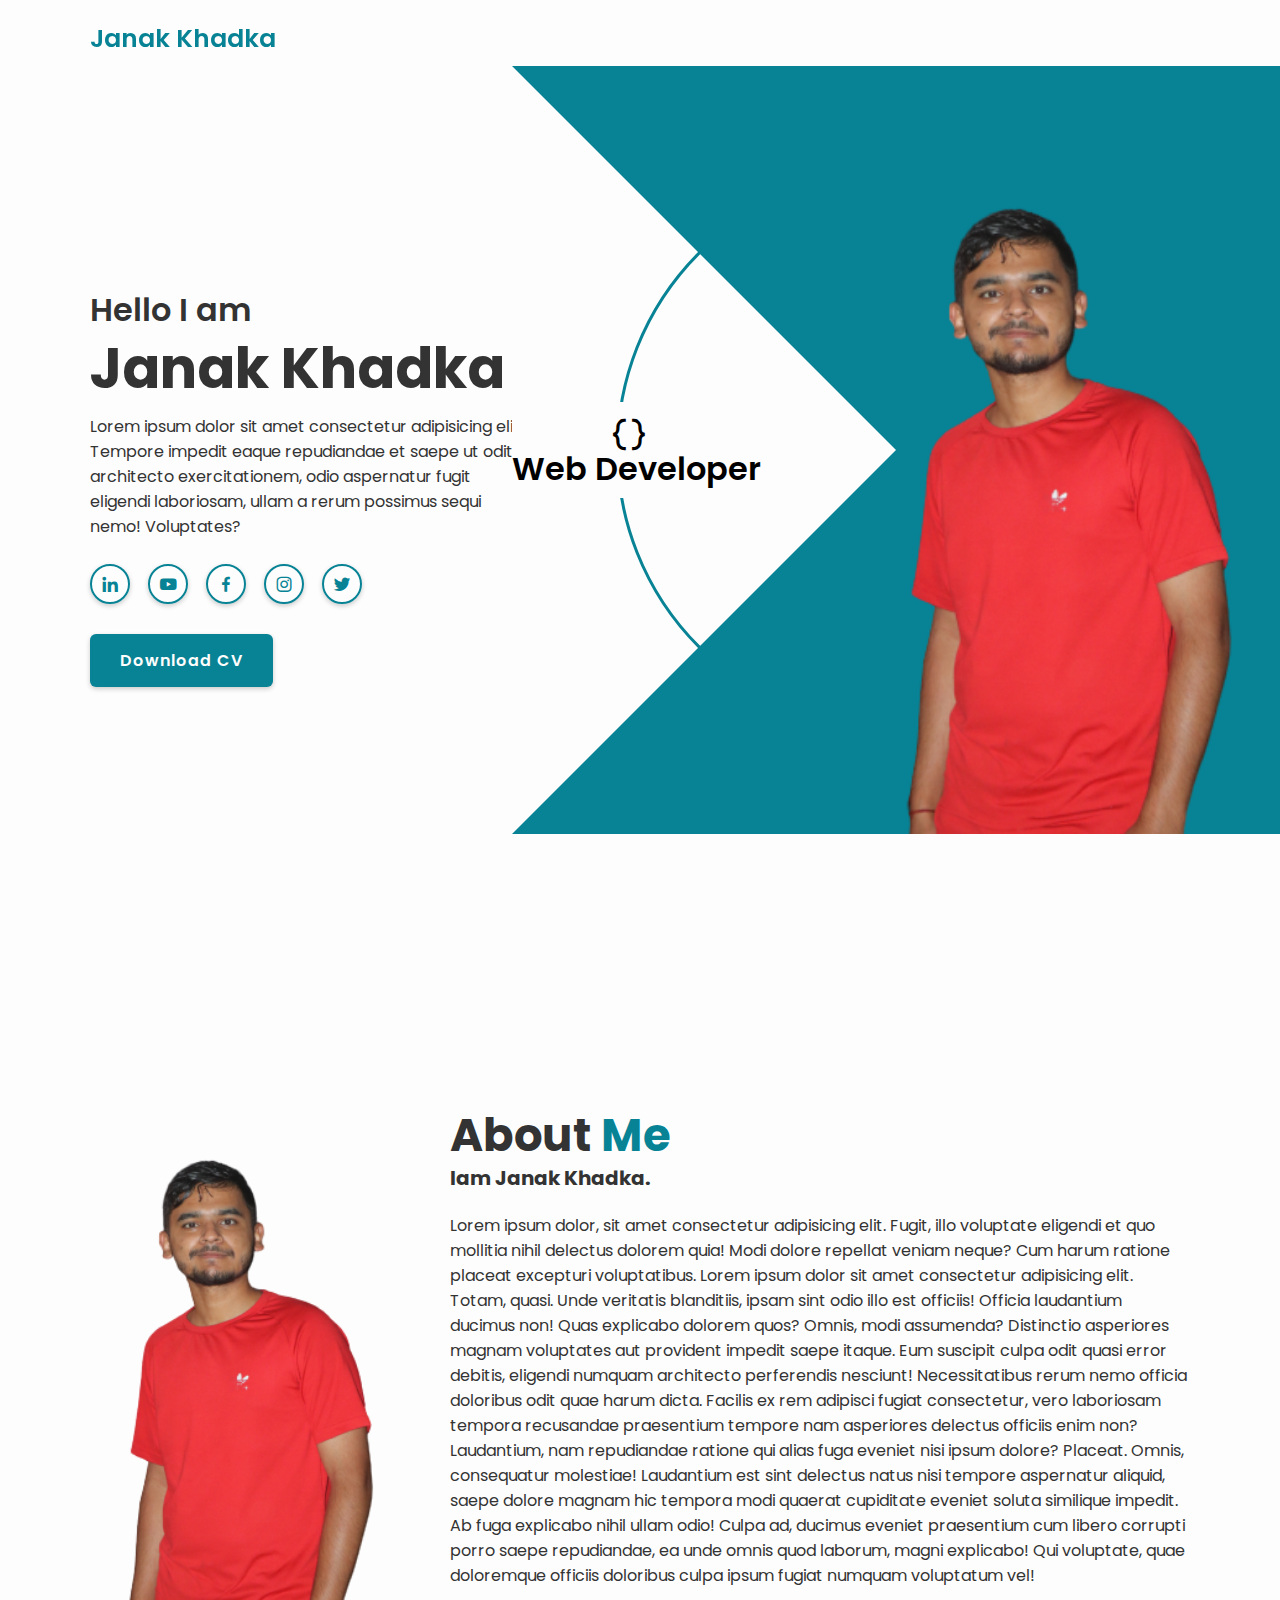
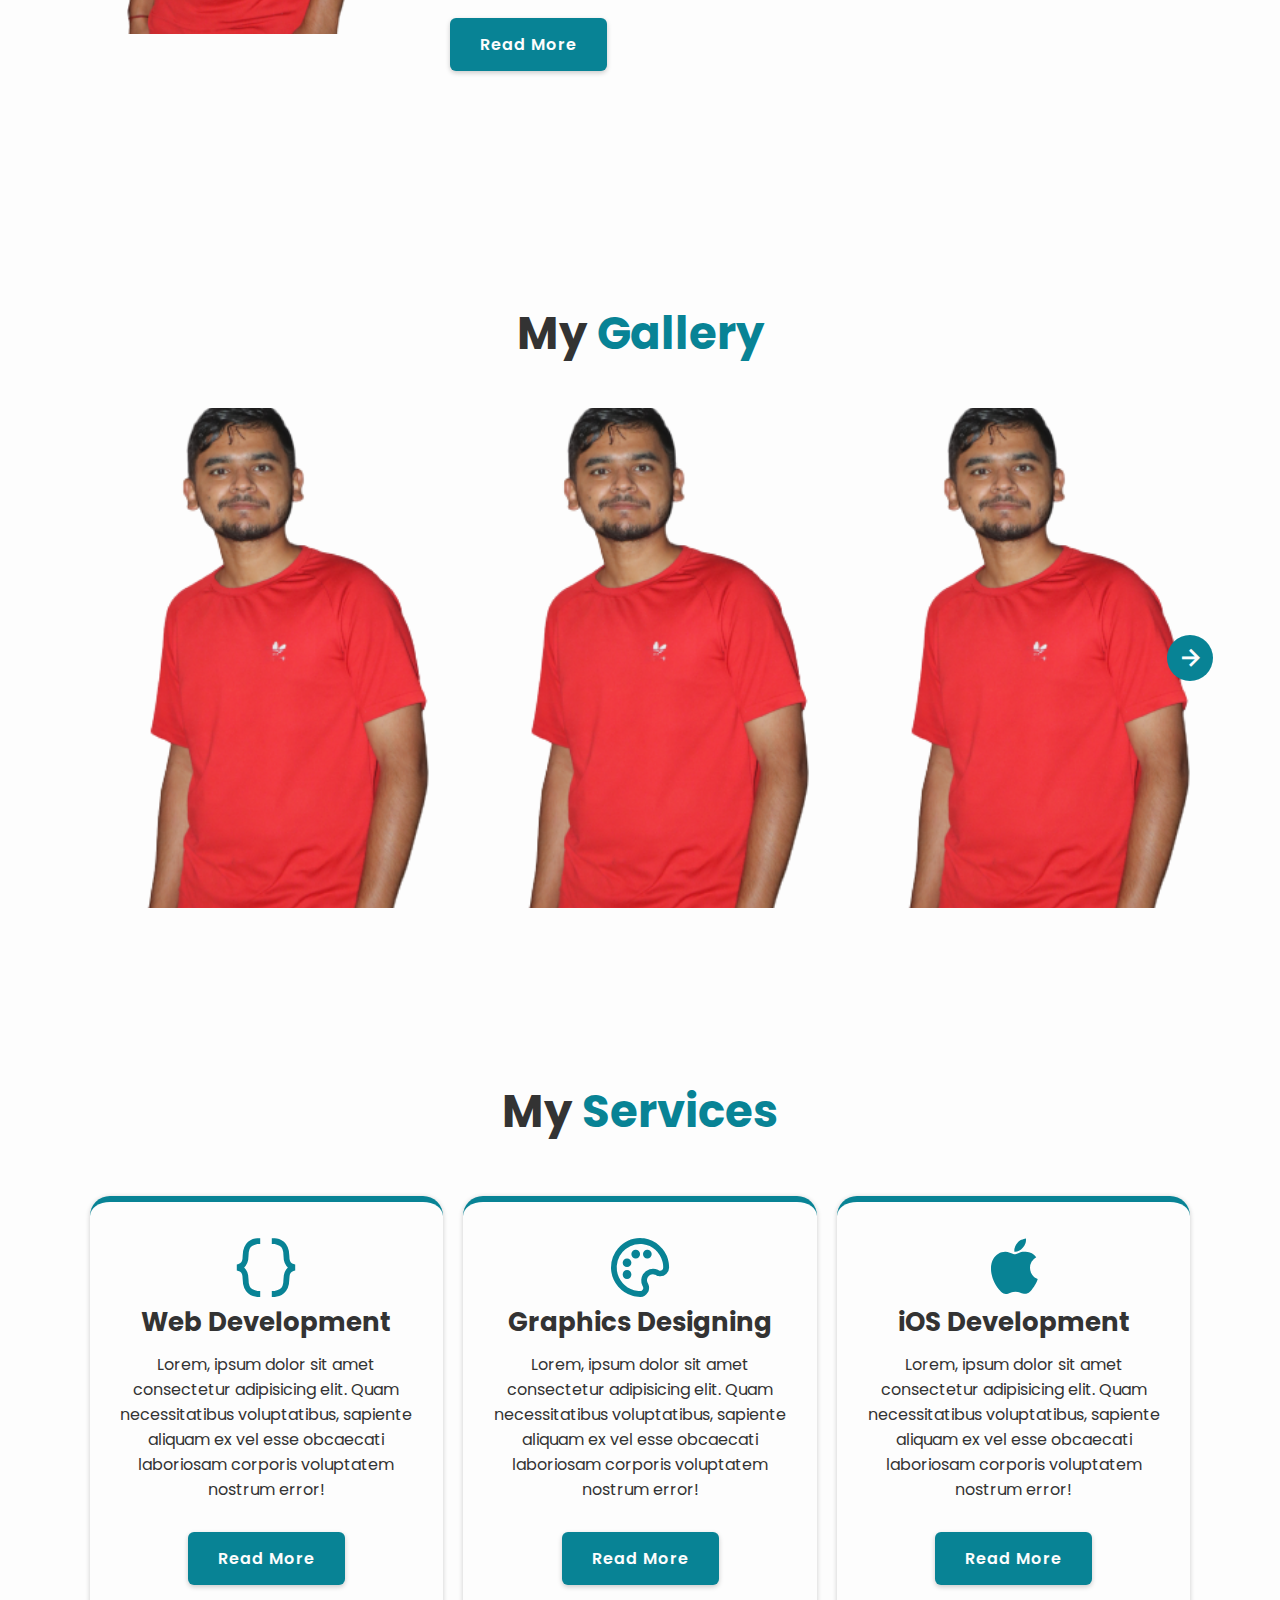
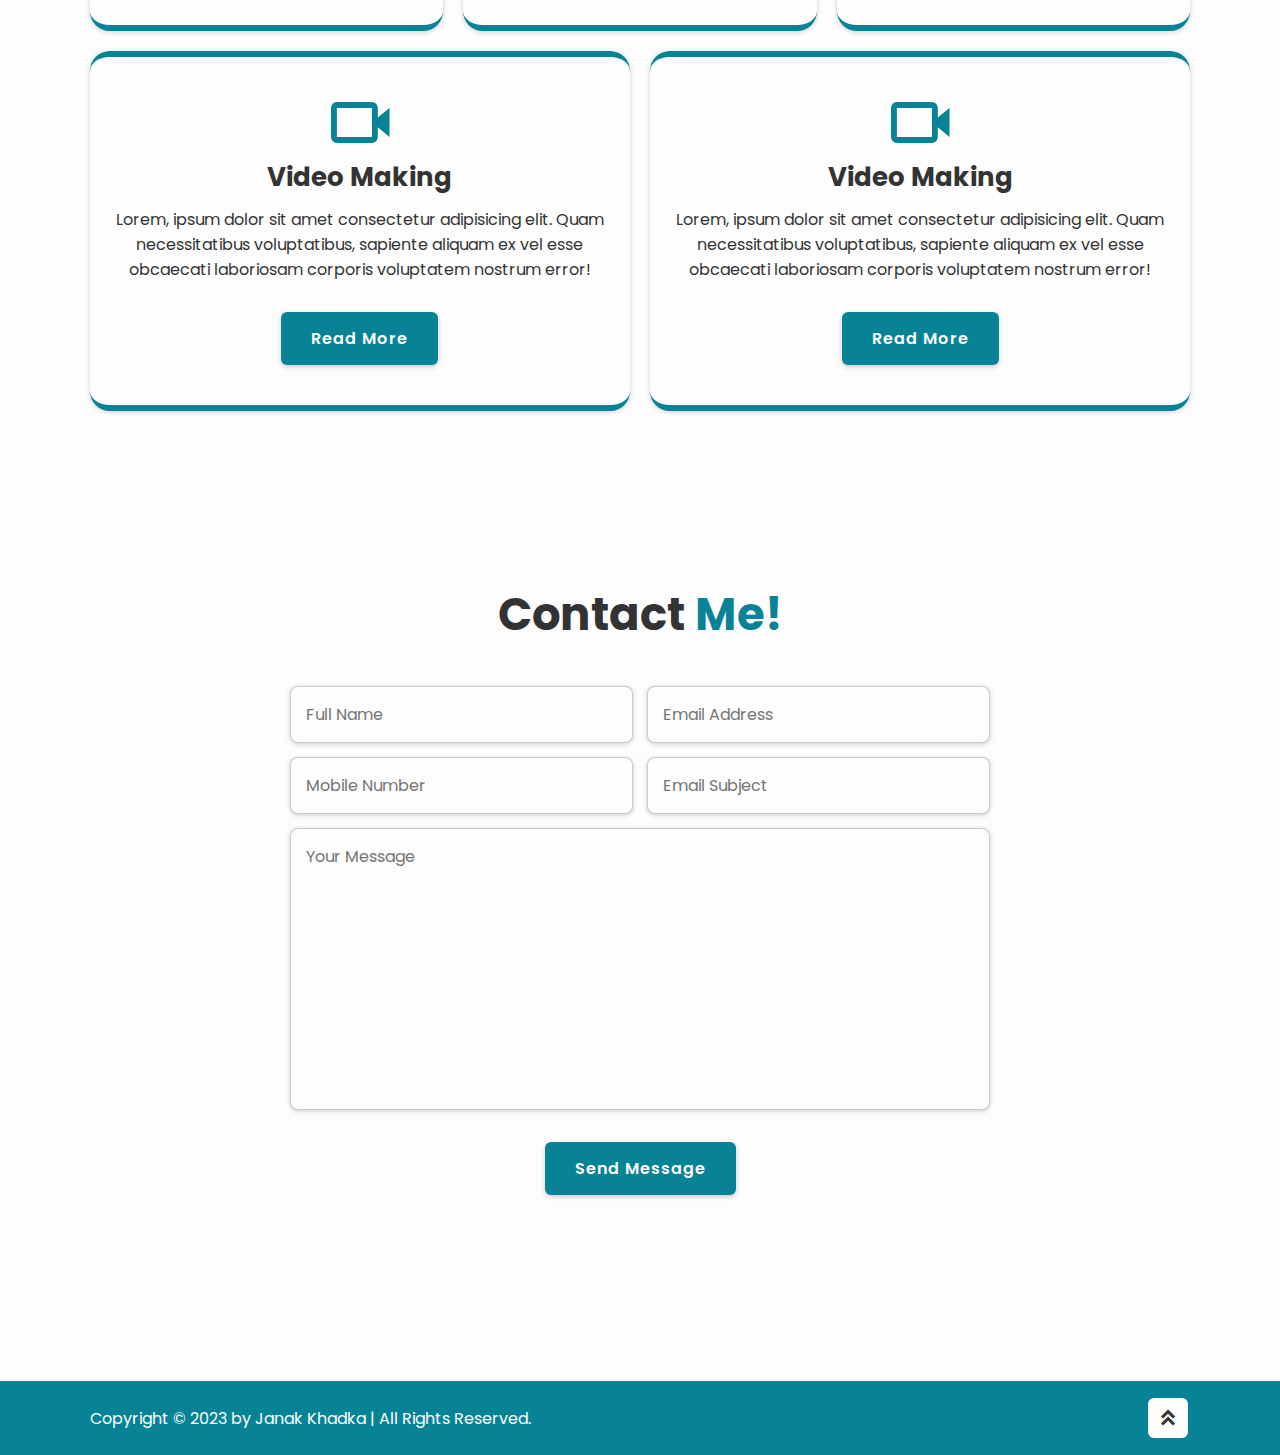
==== index.html @ 868ef0f1 "initial commit" ====
<!DOCTYPE html>
<html lang="en">
<head>
    <meta charset="UTF-8">
    <meta http-equiv="X-UA-Compatible" content="IE=edge">
    <meta name="viewport" content="width=device-width, initial-scale=1.0">
    <title>Janak Khadka</title>
    <!-- box icons -->
    <link href='https://unpkg.com/boxicons@2.1.4/css/boxicons.min.css' rel='stylesheet'>

    <link rel="stylesheet" href="style.css">
</head>
<body>
    <header class="header">
        <a href="#" class="logo">Janak Khadka</a> 

        <nav class="navbar">
            <a href="#home" class="active">Home</a>
            <a href="#about">About</a>
            <a href="#gallery">Gallery</a>
            <a href="#service">Service</a>
            <a href="#chat-gpt">AI-BOT</a>
            <a href="#contact">Contact</a>
        </nav>

        <div class="bx bx-moon" id="darkMode-icon"></div>
    </header>

    <!-- home section -->
    <section class="home" id="home">
        <div class="home-content">
            <h3>Hello I am</h3>
            <h1>Janak Khadka</h1>
            <p>Lorem ipsum dolor sit amet consectetur adipisicing elit. Tempore impedit eaque repudiandae et saepe ut odit architecto exercitationem, odio aspernatur fugit eligendi laboriosam, ullam a rerum possimus sequi nemo! Voluptates?</p>
            
            <div class="social-media">
                <a href="#"><i class='bx bxl-linkedin' ></i></a>
                <a href="#"><i class='bx bxl-youtube'></i></a>
                <a href="#"><i class='bx bxl-facebook'></i></a>
                <a href="#"><i class='bx bxl-instagram'></i></a>
                <a href="#"><i class='bx bxl-twitter'></i></a>
            </div>

            <a href="#" class="btn">Download CV</a>
        </div>
            <div class="profession-container">
                <div class="profession-box">
                    <div class="profession" style="--i:0;">
                        <i class='bx bx-code-curly'></i>
                        <h3>Web Developer</h3>
                    </div>
                    <div class="profession" style="--i:1;">
                        <i class='bx bx-video'></i>
                        <h3>Video Maker</h3>
                    </div>
                    <div class="profession" style="--i:2;">
                        <i class='bx bxl-apple'></i>
                        <h3>iOS Developer</h3>
                    </div>
                    <div class="profession" style="--i:3;">
                        <i class='bx bx-palette'></i>
                        <h3>Graphic Designer</h3>
                    </div>
                    
                    <div class="circle">

                    </div>
                </div>
                <div class="overlay">

                </div>
                <div class="home-img">
                    <img src="1.png" alt="">
                    <!-- <hr> -->
                </div>
            </div>
            
    </section>

    <!-- about section -->

    <section class="about" id="about">
        <div class="about-img">
            <img src="1.png" alt="">
        </div>

        <div class="about-content">
            <h2 class="heading">About <span>Me</span></h2>
            <h3>Iam Janak Khadka.</h3>
            <p>Lorem ipsum dolor, sit amet consectetur adipisicing elit. Fugit, illo voluptate eligendi et quo mollitia nihil delectus dolorem quia! 
                Modi dolore repellat veniam neque? Cum harum ratione placeat excepturi voluptatibus.
            Lorem ipsum dolor sit amet consectetur adipisicing elit. Totam, quasi. Unde veritatis blanditiis, ipsam sint odio illo est officiis! Officia laudantium ducimus non! Quas explicabo dolorem quos? Omnis, modi assumenda?
            Distinctio asperiores magnam voluptates aut provident impedit saepe itaque. Eum suscipit culpa odit quasi error debitis, eligendi numquam architecto perferendis nesciunt! Necessitatibus rerum nemo officia doloribus odit quae harum dicta.
            Facilis ex rem adipisci fugiat consectetur, vero laboriosam tempora recusandae praesentium tempore nam asperiores delectus officiis enim non? Laudantium, nam repudiandae ratione qui alias fuga eveniet nisi ipsum dolore? Placeat.
            Omnis, consequatur molestiae! Laudantium est sint delectus natus nisi tempore aspernatur aliquid, saepe dolore magnam hic tempora modi quaerat cupiditate eveniet soluta similique impedit. Ab fuga explicabo nihil ullam odio!
            Culpa ad, ducimus eveniet praesentium cum libero corrupti porro saepe repudiandae, ea unde omnis quod laborum, magni explicabo! Qui voluptate, quae doloremque officiis doloribus culpa ipsum fugiat numquam voluptatum vel!
            </p>
             <a href="" class="btn">Read More</a>
        </div>
    </section>

    <!-- gallery design -->

    <section class="gallery" id="gallery">
            <h2 class="heading" >My <span>Gallery</span></h2>
            <div class="gallery-container">
                <i id="left" class='bx bx-left-arrow-alt'></i>
                <div class="gallery-box">
                    <img src="1.png" alt="img" draggable="false">
                    <img src="1.png" alt="img" draggable="false">
                    <img src="1.png" alt="img" draggable="false">
                    <img src="1.png" alt="img" draggable="false">
                    <img src="1.png" alt="img" draggable="false">
                    <img src="1.png" alt="img" draggable="false">
                    <img src="1.png" alt="img" draggable="false">
                </div>
                <i id="right" class='bx bx-right-arrow-alt' ></i>
            </div>
    </section>

    <!-- service section -->
    <section class="services" id="service">
        <h2 class="heading">My <span>Services</span></h2>
        <div class="services-container">
            <div class="services-box">
                <i class='bx bx-code-curly'></i>
                <h3>Web Development</h3>
                <p>Lorem, ipsum dolor sit amet consectetur adipisicing elit. Quam necessitatibus voluptatibus, sapiente aliquam ex vel esse obcaecati laboriosam corporis voluptatem nostrum error!
                </p>
                <a href="#" class="btn">Read More</a>
            </div>
            <div class="services-box">
                <i class='bx bx-palette'></i>
                <h3>Graphics Designing</h3>
                <p>Lorem, ipsum dolor sit amet consectetur adipisicing elit. Quam necessitatibus voluptatibus, sapiente aliquam ex vel esse obcaecati laboriosam corporis voluptatem nostrum error!
                </p>
                <a href="#" class="btn">Read More</a>
            </div>
            <div class="services-box">
                <i class='bx bxl-apple'></i>
                <h3>iOS Development</h3>
                <p>Lorem, ipsum dolor sit amet consectetur adipisicing elit. Quam necessitatibus voluptatibus, sapiente aliquam ex vel esse obcaecati laboriosam corporis voluptatem nostrum error!
                </p>
                <a href="#" class="btn">Read More</a>
            </div>
            <div class="services-box">
                <i class='bx bx-video'></i>
                <h3>Video Making</h3>
                <p>Lorem, ipsum dolor sit amet consectetur adipisicing elit. Quam necessitatibus voluptatibus, sapiente aliquam ex vel esse obcaecati laboriosam corporis voluptatem nostrum error!
                </p>
                <a href="#" class="btn">Read More</a>
            </div>
            <div class="services-box">
                <i class='bx bx-video'></i>
                <h3>Video Making</h3>
                <p>Lorem, ipsum dolor sit amet consectetur adipisicing elit. Quam necessitatibus voluptatibus, sapiente aliquam ex vel esse obcaecati laboriosam corporis voluptatem nostrum error!
                </p>
                <a href="#" class="btn">Read More</a>
            </div>
        </div>
    </section>

    <!-- contact section -->
    <section class="contact" id="contact">
        <h2 class="heading">Contact <span>Me!</span></h2>

        <form action="#">
            <div class="input-box">
                <input type="text" placeholder="Full Name">
                <input type="email" placeholder="Email Address">
            </div>
            <div class="input-box">
                <input type="text" inputmode="numeric" placeholder="Mobile Number">
                <input type="text" placeholder="Email Subject">
            </div>
            <textarea name="" id="" cols="30" rows="10" placeholder="Your Message"></textarea>
            <input type="submit" value="Send Message" class="btn">
        </form>
    </section>

    <!-- footer section -->
    <footer class="footer">
        <div class="footer-text">
            <p>Copyright &copy; 2023 by Janak Khadka | All Rights Reserved.</p>
        </div>
        <div class="footer-iconTop">
            <a href="#home"><i class='bx bxs-chevrons-up'></i></a>
        </div>
    </footer>
    <script src="script.js"></script>
</body>
</html>
---- style.css ----
@import url('ttps://fonts.googleapis.com/css?family=Poppins:wght@300;400;500;600;700;800;900&display=swap');

*{
    margin:0;
    padding:0;
    box-sizing: border-box;
    text-decoration: none;
    outline:none;
    scroll-behavior: smooth;
    font-family: 'Poppins',sans-serif;
}
:root{
    --bg-color:#fdfdfd;
    --text-color:#333;
    --main-color:#088395;
    --white-color:#fdfdfd;
    --shadow-color:rgba(0,0,0,.2);
}
html{
    font-size:62.5%;
    overflow-x: hidden;

}

body{
    background: var(--bg-color);
    color:var(--text-color);
}

.header{
    position: fixed;
    top:0;
    left:0;
    width:100%;
    padding:2rem 7%;
    background: transparent;
    display:flex;
    align-items: center;
    z-index: 100;
    transition: .5s;
}
.header.sticky{
    background: var(--bg-color);
    box-shadow: 0 .1rem 1rem var(--shadow-color);
}

.logo{
    font-size: 2.5rem;
    color:var(--main-color);
    font-weight:600;
    cursor:default;
    margin-right: auto;
    user-select: none;
}

.navbar a{
    position: relative;
    font-size: 1.7rem;
    color:var(--white-color);
    font-weight: 500;
    margin-right:3.5rem;
    user-select: none;
}
.header.sticky .navbar a{
    color:var(--text-color);
}
.header.sticky .navbar a.active{
    color:var(--main-color);
}
.navbar a.active::before{
    content:'';
    position: absolute;
    left:0;
    width:100%;
    bottom:-6px;
    height:.2rem;
    background: var(--white-color);

}
.header.sticky .navbar a::before{
    background: var(--main-color);
    opacity: .7;
}

#darkMode-icon{
    font-size: 2.4rem;
    color:var(--white-color);
    cursor:pointer;

}
.header.sticky #darkMode-icon{
    color:var(--text-color);
    opacity:.9;
}
section{
    min-height:100vh;
    padding:10rem 7% 2rem;
}
.home{
    display:flex;
    align-items:center;
}
.home .home-content{
    max-width:44rem;
}
.home-content h3{
    font-size:3.2rem;
    font-weight:700;
    line-height:.3;
}
.home-content h1{
    font-size:5.6rem;
    font-weight:700;
    margin-bottom:.3rem;
}
.home-content p{
    font-size: 1.6rem;
}
.home-content .social-media a{
    display:inline-flex;
    justify-content: center;
    align-items: center;
    width:4rem;
    height:4rem;
    background: transparent;
    border:.2rem solid var(--main-color);
    border-radius:50%;
    box-shadow:0 0.2rem .5rem var(--shadow-color);
    font-size: 2rem;
    color:var(--main-color);
    margin:2.5rem 1.5rem 3rem 0;
    transition: .5s ease;
}
.home-content .social-media a:hover{
    background: var(--main-color);
    color:var(--white-color); 
}

.btn{
    display:inline-block;
    padding:1.2rem 2.8rem;
    background: var(--main-color);
    border-radius: .6rem;
    box-shadow: 0 .2rem .5rem var(--shadow-color);
    font-size: 1.6rem;
    color:var(--white-color);
    letter-spacing: .1rem;
    font-weight: 600;
    border:.2rem solid transparent;
    transition: .5 ease;
}
.btn:hover{
    background: transparent;
    color:var(--main-color);
    border-color:var(--main-color);
}

.home .profession-container{
    position:absolute;
    top:50%;
    right:0;
    transform: translateY(-50%);
    width:768px;
    height:768px;
    overflow:hidden;
    pointer-events:none;
}

.home .profession-container .profession-box{
    position:absolute;
    top:0;
    right:0;
    width:768px;
    height:768px;
    background: transparent;
    border-radius:50%;
    display:flex;
    justify-content: center;
    align-items: center;
}

.home .profession-container .profession{
    position: absolute;
    left:0;
    display: flex;
    align-items: center;
    flex-direction: column;
    color:black;
    transform:rotate(calc(360deg/4*var(--i)));
    transform-origin: 384px;
    background: var(--bg-color);
    padding:13px 0;
}
.home .profession-container .profession:nth-child(1) i{
    margin-right: 15px;
}
.home .profession-container .profession:nth-child(2),
.home .profession-container .profession:nth-child(4){
    padding-bottom: 20px;
}

.home .profession i{
    font-size: 3.8rem;
}
.home h3{
    font-size: 3.2rem;
    line-height: 1;
    font-weight: 600;
}
.home .profession-box .circle{
    width:560px;
    height:560px;
    border:3px solid var(--main-color);
    border-radius: 50%;
}

.home .profession-container .overlay{
    position: absolute;
    top:0;
    right:0;
    width:0;
    height:0;
    border-top:384px solid var(--main-color);
    border-right:384px solid var(--main-color);
    border-bottom: 384px solid var(--main-color);
    border-left: 384px solid transparent;
}
.home-img img{
    position: absolute;
    /* bottom: 185px;
    right:80px; */
    bottom:0;
    right:0;
    width: 55%;
    pointer-events: none;
    
}
/* .home hr{
    position: absolute;
    bottom:2.2px;
    right:-109.9px;
    border-top:2.6px solid var(--white-color);
    width:150%;
    overflow: hidden;
} */


/* about */
span{
    color:var(--main-color);
}

.about{
    display:flex;
    justify-content: center;
    align-items: center;
    gap:4rem;
}
.about-img img{
    width:25vw;    
}


.heading{
    font-size:4.5rem;
    text-align: center;
}

.about-content h2{
    text-align: left;
    line-height:1.2;
}
.about-content h3{
    font-size:2rem;
}
.about-content p{
    font-size: 1.6rem;
    margin:2rem 0 3rem;
}

/* gallery */
/* wrapper=careousal */
.gallery{
    display: flex;
    flex-direction: column;
    justify-content: center;
    align-items: center;
    background: var(--bg-color);
    padding:auto 35px;
    overflow-x:auto;
    min-height: auto;
    padding-bottom: 7rem;
}
.gallery h2{
    margin-bottom: 4rem;
}
.gallery .gallery-container{
    max-width: 1200px;
    position: relative;
}
.gallery-container i{
    position: absolute;
    top:50%;
    transform: translateY(-50%);
    background-color: var(--main-color);
    color: var(--white-color);
    height:46px;
    width:46px;
    cursor: pointer;
    line-height: 46px;
    border-radius: 50%;
    text-align: center;
    font-size: 32px;
}
.gallery-container i:first-child{
    left:-23px;
    display: none;
}
.gallery-container i:last-child{
    right:-23px;
}
.gallery-container .gallery-box{
    white-space: nowrap;
    overflow:hidden;
    font-size: 0px;
    cursor: pointer;
    scroll-behavior: smooth;
    user-select: none;
}
.gallery-box.dragging{
    cursor:grab;
    scroll-behavior: auto;
}
.gallery-box.dragging img{
    pointer-events: none;

}
.gallery-box img{
    height:500px;
    object-fit: cover;
    margin-left: 14px;
    width:calc(100%/3);
}
.gallery-box img :first-child{
    margin-left: 0px;
}
@media screen and (max-width: 900px){
    .gallery-box img{
        width:calc(100%/2);
    }
}
@media screen and (max-width: 540px){
    .gallery-box img{
        width:100%;
    }
}

/* Job Services */

.services{
    min-height: auto;
    padding-bottom: 7rem;
}

.services h2{
    margin-bottom: 5rem;
}

.services .services-container{
    display:flex;
    justify-content: center;
    align-items: center;
    flex-wrap: wrap;
    gap:2rem;

}
.services-container .services-box{
    flex: 1 1 30rem;
    background: var(--bg-color);
    padding:3rem 2rem 4rem;
    border-radius: 2rem;
    box-shadow: 0 .1rem .5rem var(--shadow-color);
    text-align: center;
    border-top: .6rem solid var(--main-color);
    border-bottom: .6rem solid var(--main-color);
    transition: .5s ease;
}
.services-container .services-box:hover{
    box-shadow: 0 .1rem 2rem var(--shadow-color);
    transform: scale(1.02);
}
.services-box i{
    font-size: 7rem;
    color:var(--main-color);
}
.services-box h3{
    font-size: 2.6rem;
    transition: .5s ease;
}
.services-box:hover h3{
    color:var(--main-color);
}
.services-box p{
    font-size: 1.6rem;
    margin: 1rem 0 3rem;
}


/* contact form */
.contact h2{
    margin-bottom: 3rem;
}
.contact form{
    max-width: 70rem;
    margin:1rem auto;
    text-align: center;
    margin-bottom: 3rem;
}
.contact form .input-box{
    display: flex;
    justify-content: space-between;
    flex-wrap: wrap;
}
.contact form .input-box input,
.contact form textarea{
    border: 1px solid var(--shadow-color);
    width:100%;
    padding: 1.5rem;
    font-size: 1.6rem;
    color:var(--text-color);
    background: var(--bg-color);
    border-radius: .8rem;
    margin: .7rem 0;
    box-shadow: 0 .1rem .5rem var(--shadow-color);
}
.contact form .input-box input{
    width:49%;
}
.contact form textarea{
    resize: none;
}
.contact form .btn{
    margin-top: 2rem;
    cursor: pointer;
}


/* footer section */
.footer{
    display: flex;
    justify-content: space-between;
    align-items: center;
    flex-wrap: wrap;
    padding: 1.5rem 7%;
    background: var(--main-color);
}
.footer .footer-text p{
    font-size: 1.6rem;
    color:var(--white-color);
}
.footer-iconTop a{
    display: inline-flex;
    justify-content: center;
    align-items: center;
    padding: .8rem;
    background: var(--white-color);
    border-radius: .8rem;
    border: .2rem solid var(--main-color);
    outline: .2rem solid transparent;
    transition: .5s ease;
}
.footer-iconTop a:hover{
    outline-color:var(--white-color)
}
.footer-iconTop a i{
    font-size: 2.4rem;
    color:#333;
}
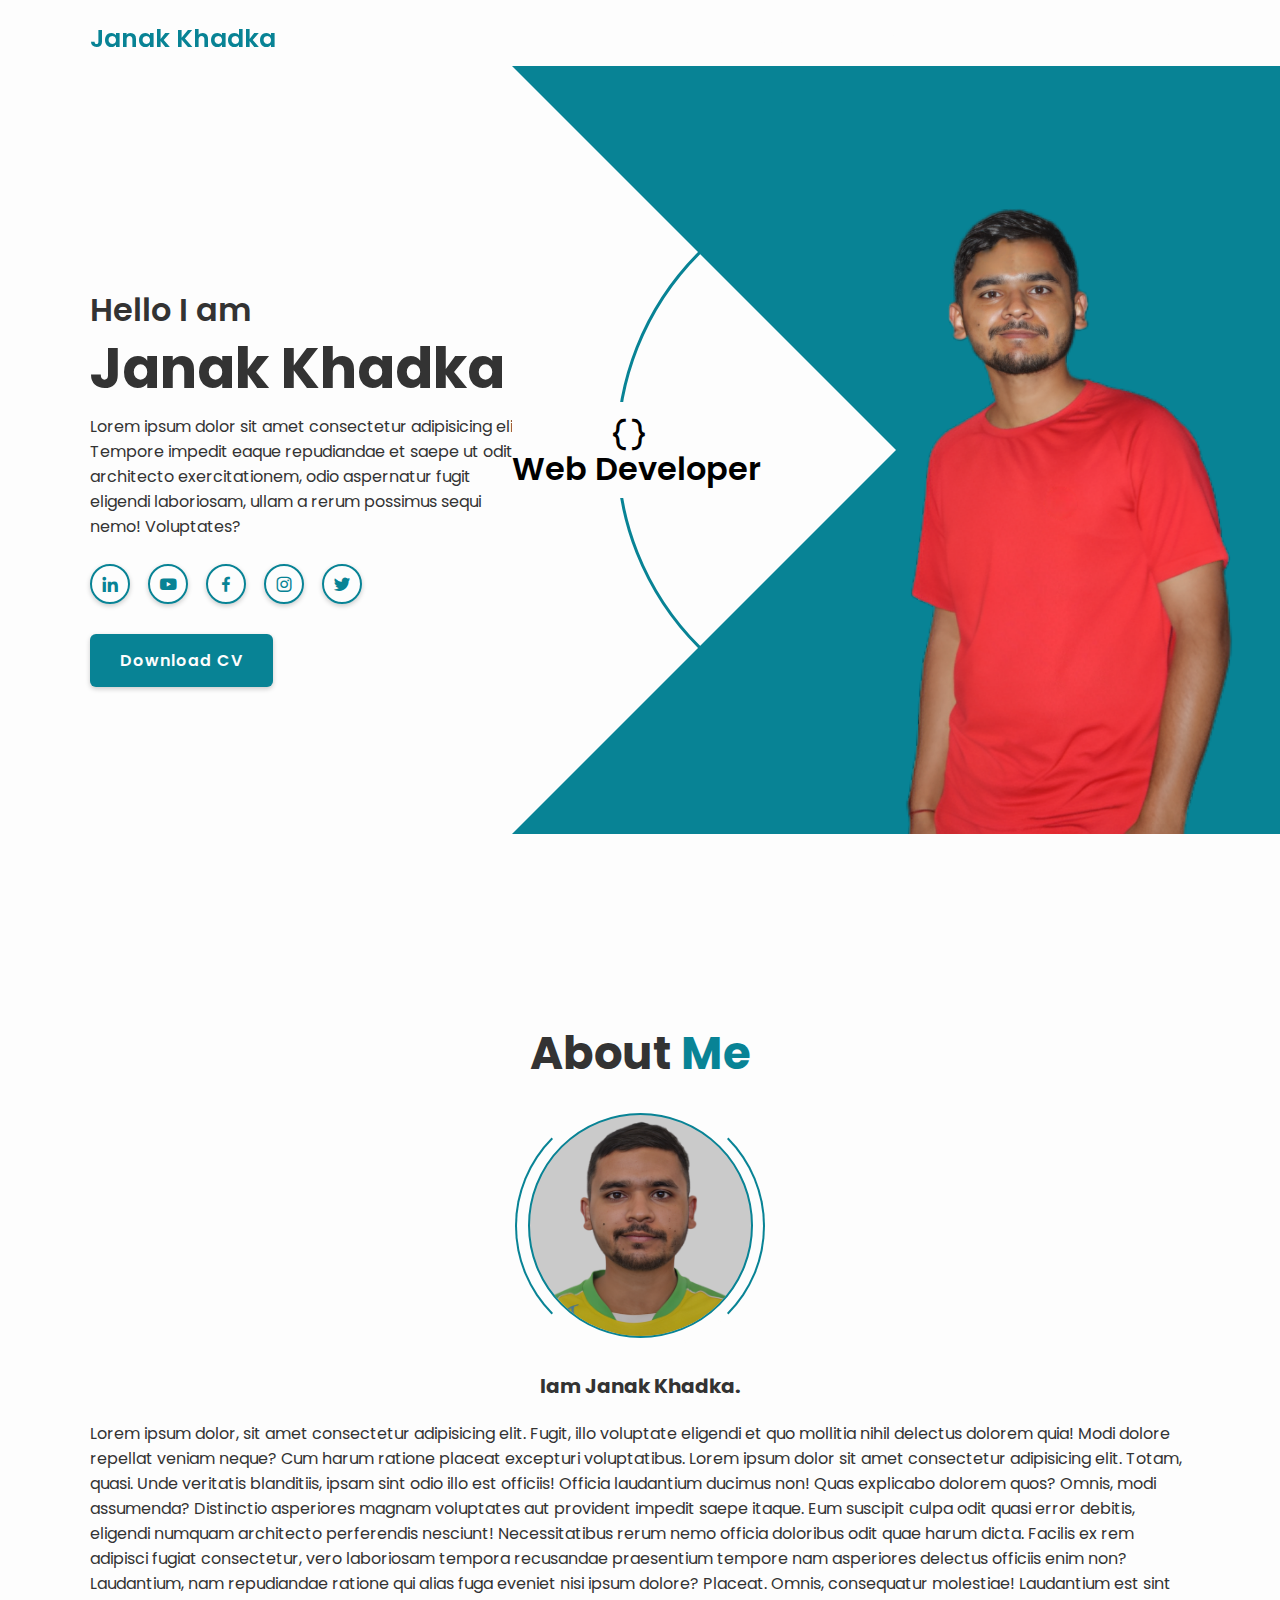
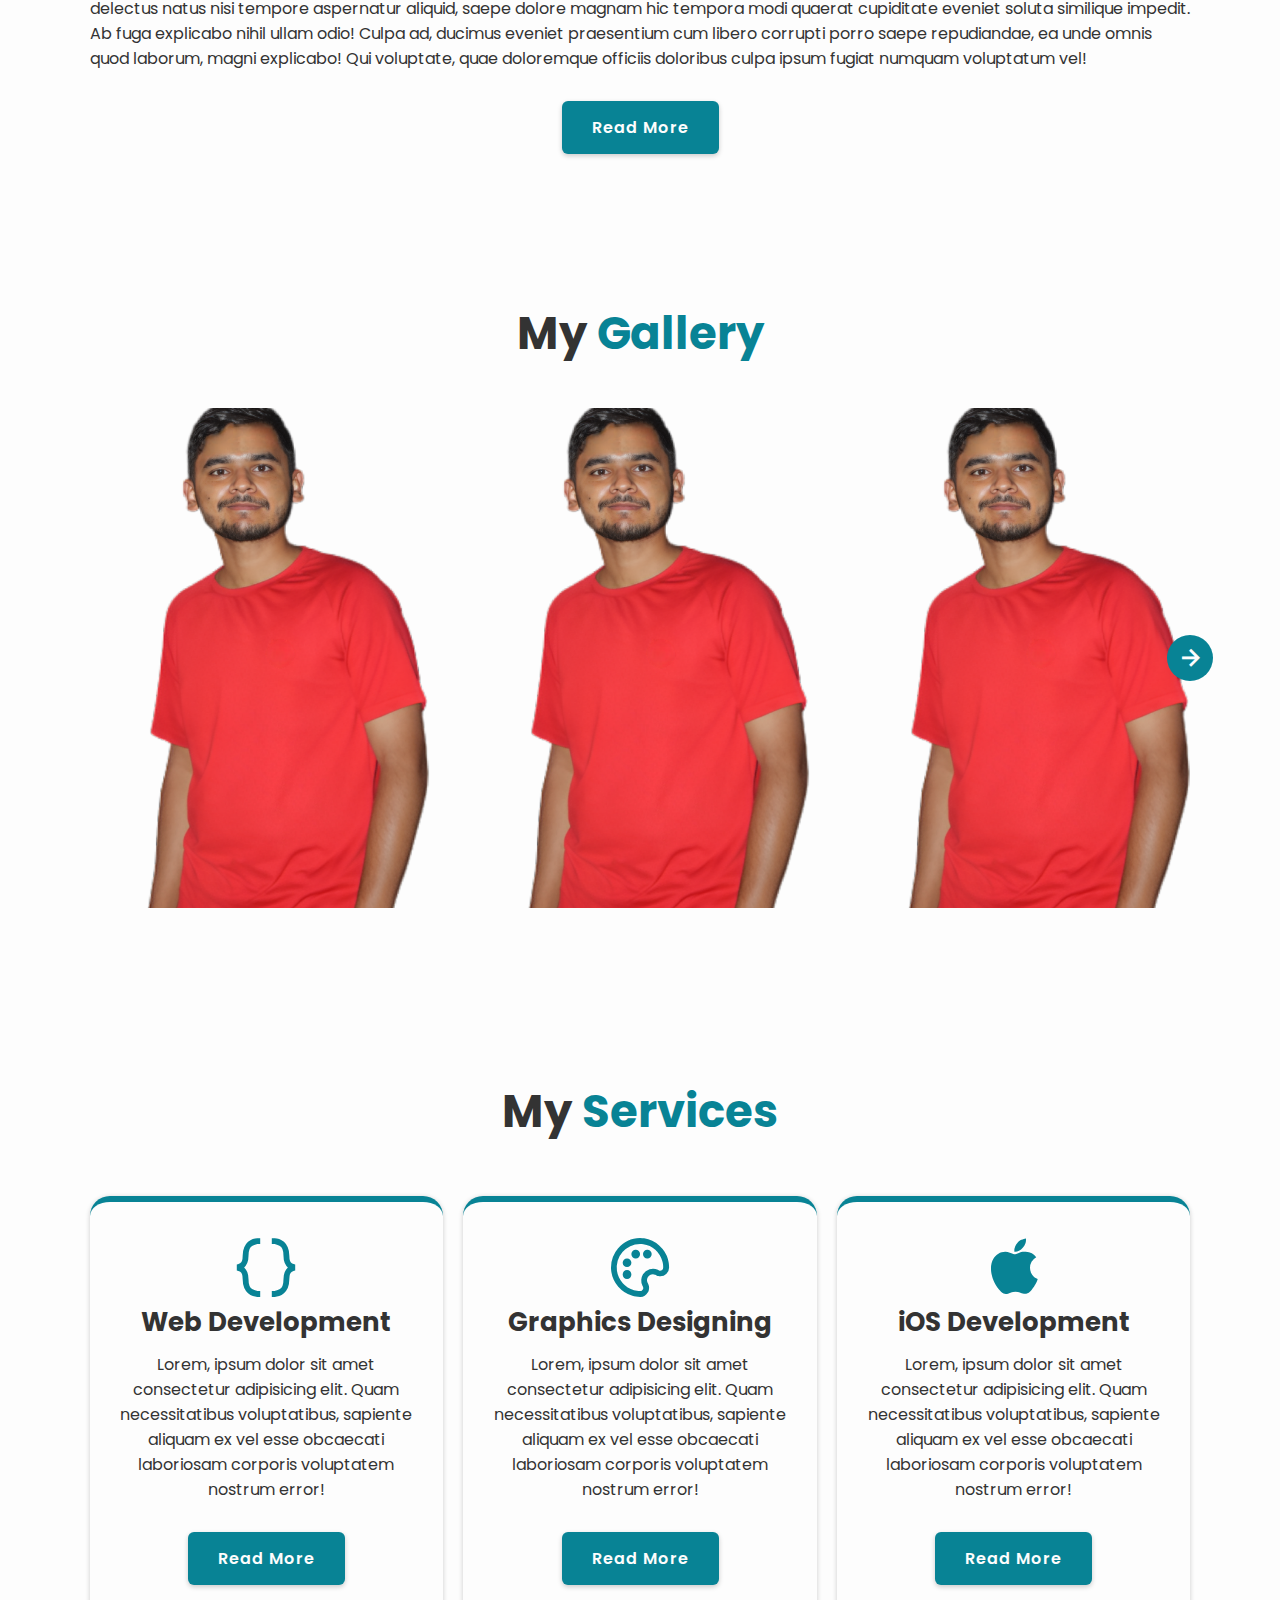
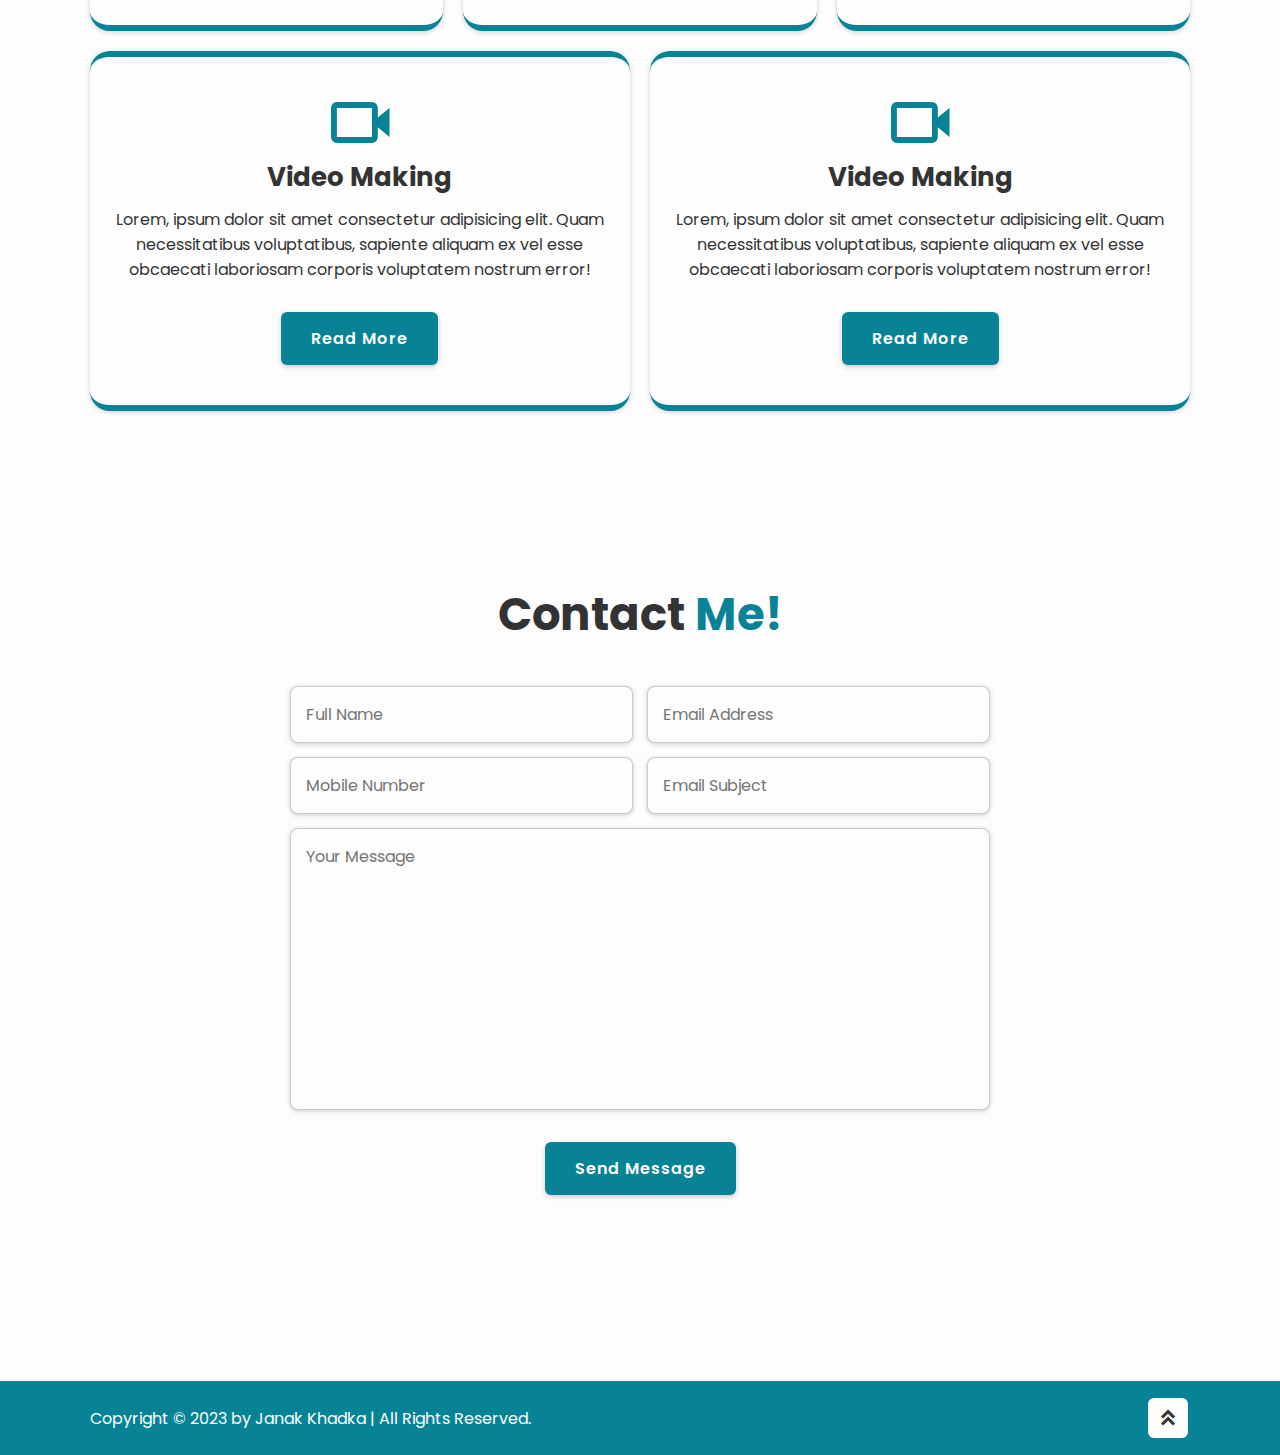
==== commit 066b8314: "complete" ====
--- a/index.html
+++ b/index.html
@@ -24,6 +24,8 @@
         </nav>
 
         <div class="bx bx-moon" id="darkMode-icon"></div>
+
+        <div class="bx bx-menu" id="menu-icon"></div>
     </header>
 
     <!-- home section -->
@@ -59,7 +61,7 @@
                     </div>
                     <div class="profession" style="--i:3;">
                         <i class='bx bx-palette'></i>
-                        <h3>Graphic Designer</h3>
+                        <h3>UI/UX Designer</h3>
                     </div>
                     
                     <div class="circle">
@@ -80,12 +82,14 @@
     <!-- about section -->
 
     <section class="about" id="about">
+        <h2 class="heading">About <span>Me</span></h2>
         <div class="about-img">
-            <img src="1.png" alt="">
+            <img src="2.png" alt="">
+            <span class="circle-spin"></span>
         </div>
 
         <div class="about-content">
-            <h2 class="heading">About <span>Me</span></h2>
+            
             <h3>Iam Janak Khadka.</h3>
             <p>Lorem ipsum dolor, sit amet consectetur adipisicing elit. Fugit, illo voluptate eligendi et quo mollitia nihil delectus dolorem quia! 
                 Modi dolore repellat veniam neque? Cum harum ratione placeat excepturi voluptatibus.
--- a/style.css
+++ b/style.css
@@ -16,6 +16,11 @@
     --white-color:#fdfdfd;
     --shadow-color:rgba(0,0,0,.2);
 }
+.darkMode{
+    --bg-color:#0b061f;
+    --text-color:#fdfdfd;
+    --shadow-color:rgba(0,0,0,.7);
+}
 html{
     font-size:62.5%;
     overflow-x: hidden;
@@ -92,6 +97,12 @@
     color:var(--text-color);
     opacity:.9;
 }
+#menu-icon{
+    font-size: 3.6rem;
+    color:var(--text-color);
+    display: none;
+}
+
 section{
     min-height:100vh;
     padding:10rem 7% 2rem;
@@ -177,6 +188,25 @@
     display:flex;
     justify-content: center;
     align-items: center;
+    animation: professionRotate 12s ease-out infinite;
+}
+/* professionrotate */
+@keyframes professionRotate{
+    0%,20%{
+        transform: rotate(0deg);
+    }
+    25%,45%{
+        transform: rotate(-90deg);
+    }
+    50%,70%{
+        transform: rotate(-180deg);
+    }
+    75%,95%{
+        transform: rotate(-270deg);
+    }
+    100%{
+        transform: rotate(-360deg);
+    }
 }
 
 .home .profession-container .profession{
@@ -235,6 +265,7 @@
     pointer-events: none;
     
 }
+
 /* .home hr{
     position: absolute;
     bottom:2.2px;
@@ -252,22 +283,59 @@
 
 .about{
     display:flex;
+    flex-direction: column;
     justify-content: center;
     align-items: center;
-    gap:4rem;
+    gap:2rem;
+    
+}
+.about-img{
+    position: relative;
+    width:25rem;
+    height: 25rem;
+    border-radius: 50%;
+    display: flex;
+    justify-content: center;
+    align-items: center;
+       
 }
 .about-img img{
-    width:25vw;    
-}
-
+    width:90%;
+    border-radius: 50%;
+    border: .2rem solid var(--main-color);
+    background: var(--shadow-color); 
+}
+.about .about-img .circle-spin{
+    position: absolute;
+    top:50%;
+    left:50%;
+    transform: translate(-50%,-50%) rotate(0);
+    width: 100%;
+    height: 100%;
+    border-radius: 50%;
+    border-top: .2rem solid var(--bg-color);
+    border-bottom: .2rem solid var(--bg-color);
+    border-left: .2rem solid var(--main-color);
+    border-right: .2rem solid var(--main-color);
+    animation: aboutImageSpinner 8s linear infinite;
+}
+@keyframes aboutImageSpinner{
+    100%{
+        transform: translate(-50%, -50%) rotate(-360deg);
+    }
+}
 
 .heading{
     font-size:4.5rem;
     text-align: center;
 }
-
-.about-content h2{
-    text-align: left;
+.about-content{
+    display: flex;
+    justify-content: center;
+    align-items: center;
+    flex-direction: column;
+}
+.about h2{
     line-height:1.2;
 }
 .about-content h3{
@@ -477,3 +545,222 @@
     color:#333;
 }
 
+
+/* responsive */
+
+@media(max-width:1200px){
+    html{
+        font-size: 55%;
+    }
+    .home .profession-container{
+        height:85.8rem;
+    }
+    .home .profession-container .profession-box{
+        right:-12rem;
+        height:85.8rem;
+    }
+
+    .home .profession-container .overlay{
+        right:-9rem;
+    }
+    .home-img img{
+        width: 50%;        
+    }
+}
+
+@media(max-width:1024px){
+    .navbar a{
+        margin-right: 2.5rem;
+    }
+
+    .header{
+        padding: 2rem 3%;
+    }
+    section{
+        padding: 10rem 3% 2rem;
+    }
+    .home .profession-container .profession-box{
+        right:-22rem;
+    }
+    .home .profession-container .overlay{
+        right:-15rem;
+    }
+}
+
+@media(max-width:991px){
+    .navbar a:nth-child(1),
+    .navbar a:nth-child(2){
+        color:var(--main-color);
+    }
+    .navbar a.active::before{
+        background: var(--main-color);
+        opacity: .7;
+    }
+    .home .home-content{
+        max-width: 50rem;
+    }
+    .home .profession-container .profession-box{
+        right: -45rem;
+    }
+    .home .profession-container .overlay{
+        right: -39.5rem;
+    }
+
+    .home-img img{
+        display: none;
+    }
+    .services{
+        padding-bottom: 7rem;
+    }
+    .contact{
+        min-height: auto;
+    }
+    .footer{
+        padding: 2rem 3%;
+    }
+}
+@media(max-width:768px){
+    #menu-icon{
+        display: block;
+    }
+
+    #darkMode-icon{
+        position: absolute;
+        right: 7rem;
+        font-size: 2.6rem;
+        color:var(--text-color);
+        margin-bottom: .1rem;
+    }
+    .navbar{
+        position: absolute;
+        top:100%;
+        left:0;
+        width: 100%;
+        padding: 1rem 3%;
+        background: var(--bg-color);
+        border-top: .1rem solid rgba(0,0,0,.2);
+        box-shadow: 0 .5rem 1rem rgba(0,0,0,.1);
+        display: none;
+    }
+    .navbar.active{
+        display: block;
+    }
+    .navbar a{
+        display: block;
+        font-size: 2rem;
+        margin: 3rem 0;
+        color: var(--text-color);
+    }
+    .navbar a:nth-child(1),
+    .navbar a:nth-child(2){
+        color:var(--text-color);
+    }
+    .navbar a.active{
+        color:var(--main-color);
+    }
+    .navbar a::before{
+        display: none;
+    }
+    .home{
+        padding: 0 3% 23rem;
+        justify-content: center;
+        text-align: center;
+    }
+    .home-content h3{
+        font-size: 2.6rem;
+    }
+    .home-content h1{
+        font-size: 5rem;
+    }
+    .home-content .social-media a{
+        margin:2.5rem .75rem 3rem;
+    }
+    .home .profession-container{
+        left:0;
+        width:100%;
+        height:100%;
+    }
+    .home .profession-container .profession-box{
+        position: fixed;
+        top: 60%;
+        left:0;
+        border-radius: 0;
+        width:100%;
+    }
+    .home .profession-box .profession{
+        padding: 0 13px;
+        left:auto;
+        transform-origin: 0;
+    }
+    .home .profession-box .profession:nth-child(1){
+        transform: rotate(-90deg) translate(-120px,-220px);
+    }
+    .home .profession-box .profession:nth-child(1) i{
+        margin-right: 0;
+    }
+    .home .profession-box .profession:nth-child(2){
+        transform: rotate(0deg) translate(0,-328px);
+    }
+    .home .profession-box .profession:nth-child(3){
+        transform: rotate(90deg) translate(-115px,-446px);
+    }
+    .home .profession-box .profession:nth-child(4){
+        transform: rotate(180deg) translate(-220px,-321px);
+    }
+    .home .profession-box .circle{
+        position: fixed;
+        width:670px;
+        height:670px;
+        z-index:-1;
+    }
+    .home .profession-container  .overlay{
+        position: fixed;
+        top: 70rem;
+        left:50%;
+        right:0;
+        transform: rotate(90deg) translate(-50%,50%) scaleY(3);
+        border-width: 23.9rem;
+    }
+
+}
+@media (max-width: 450px){
+    html{
+        font-size: 50%;
+    }
+    #darkMode-icon{
+        right:6rem;
+    }
+    .home{
+        padding: 0 3% 30rem;
+    }
+    .home .profession-box .profession:nth-child(1){
+        transform: rotate(-90deg) translate(-110px, -231px);
+    }
+    .home .profession-box .profession:nth-child(2){
+        transform: rotate(0deg) translate(5px, -328px);
+    }
+    .home .profession-box .profession:nth-child(3){
+        transform: rotate(90deg) translate(-105px, -437px);
+    }
+    .home .profession-box .profession:nth-child(4){
+        transform: rotate(180deg) translate(-220px, -325px);
+    }
+
+    .contact form .input-box input{
+        width:100%;
+    }
+
+}
+
+@media (max-width: 365px){
+    .footer{
+        flex-direction: column-reverse;
+    }
+    .footer p{
+        text-align: center;
+        margin-top: 2rem;
+    }
+}
+
+
+
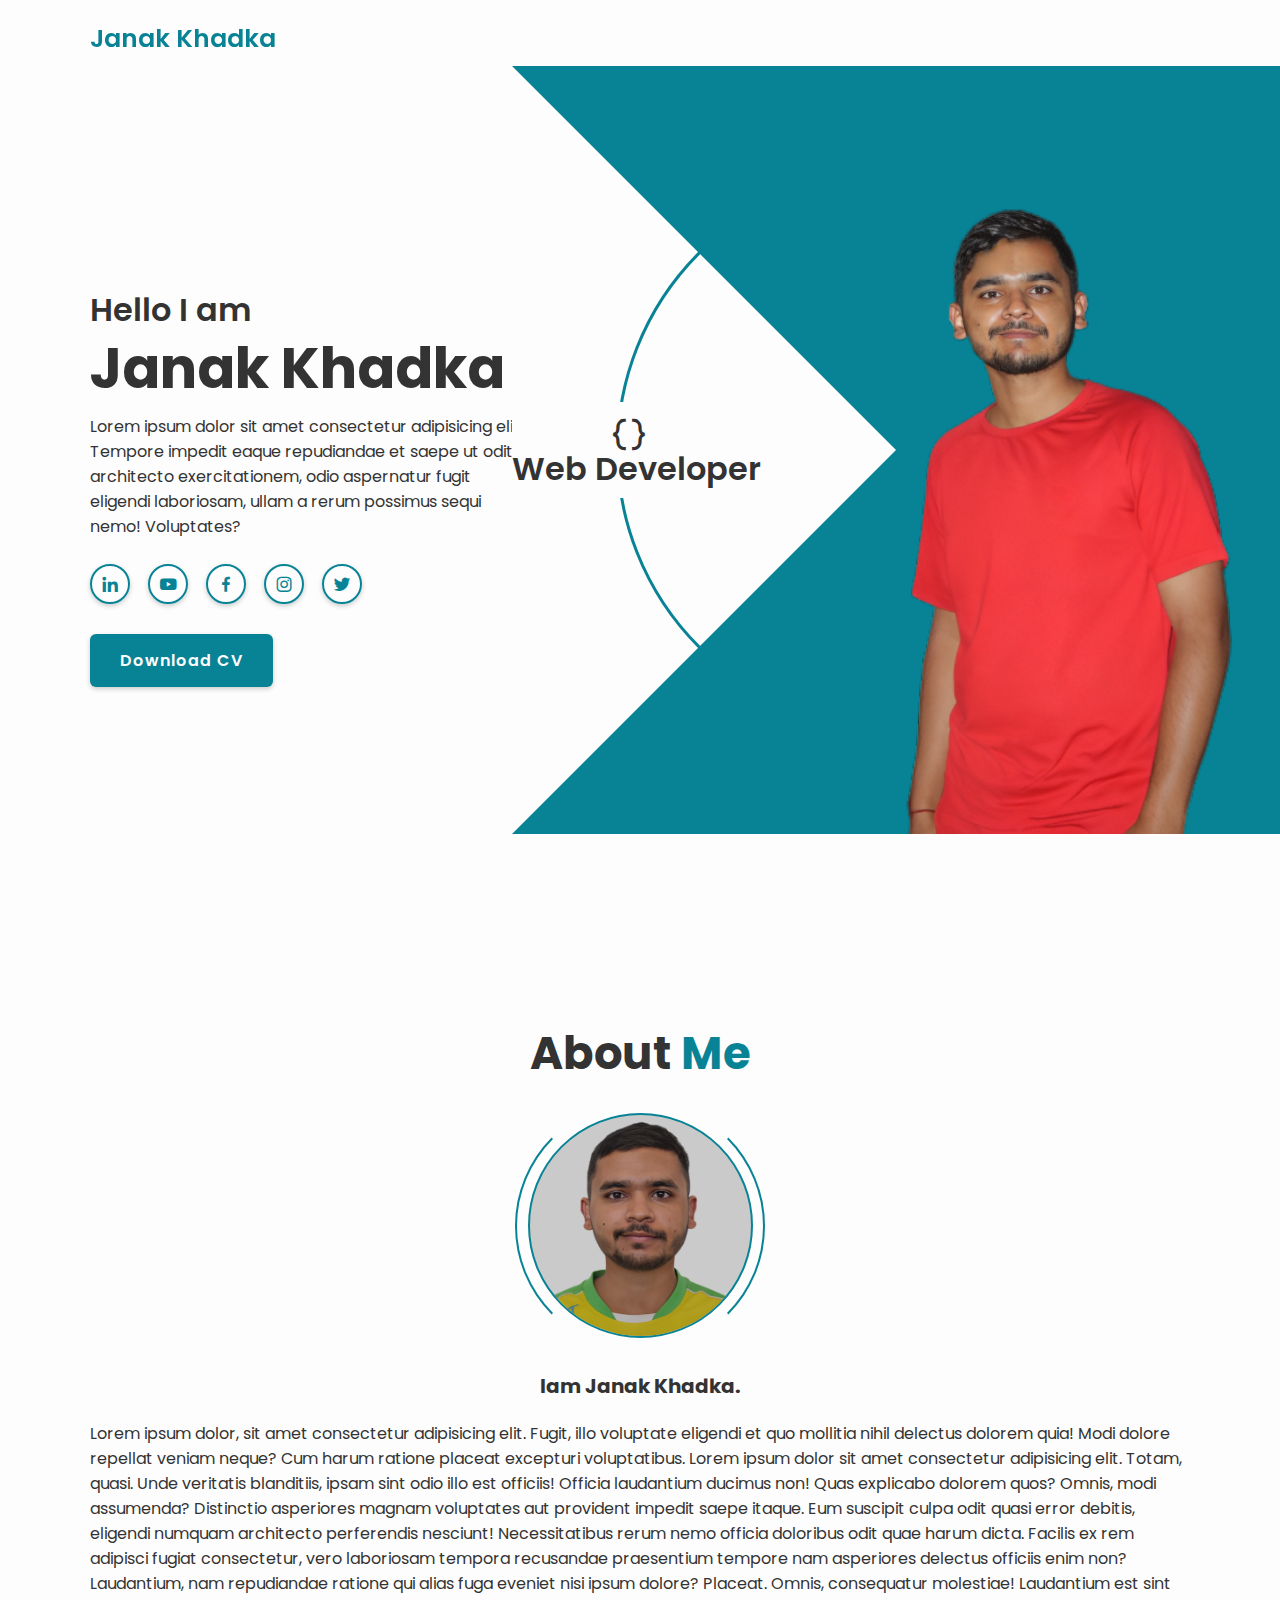
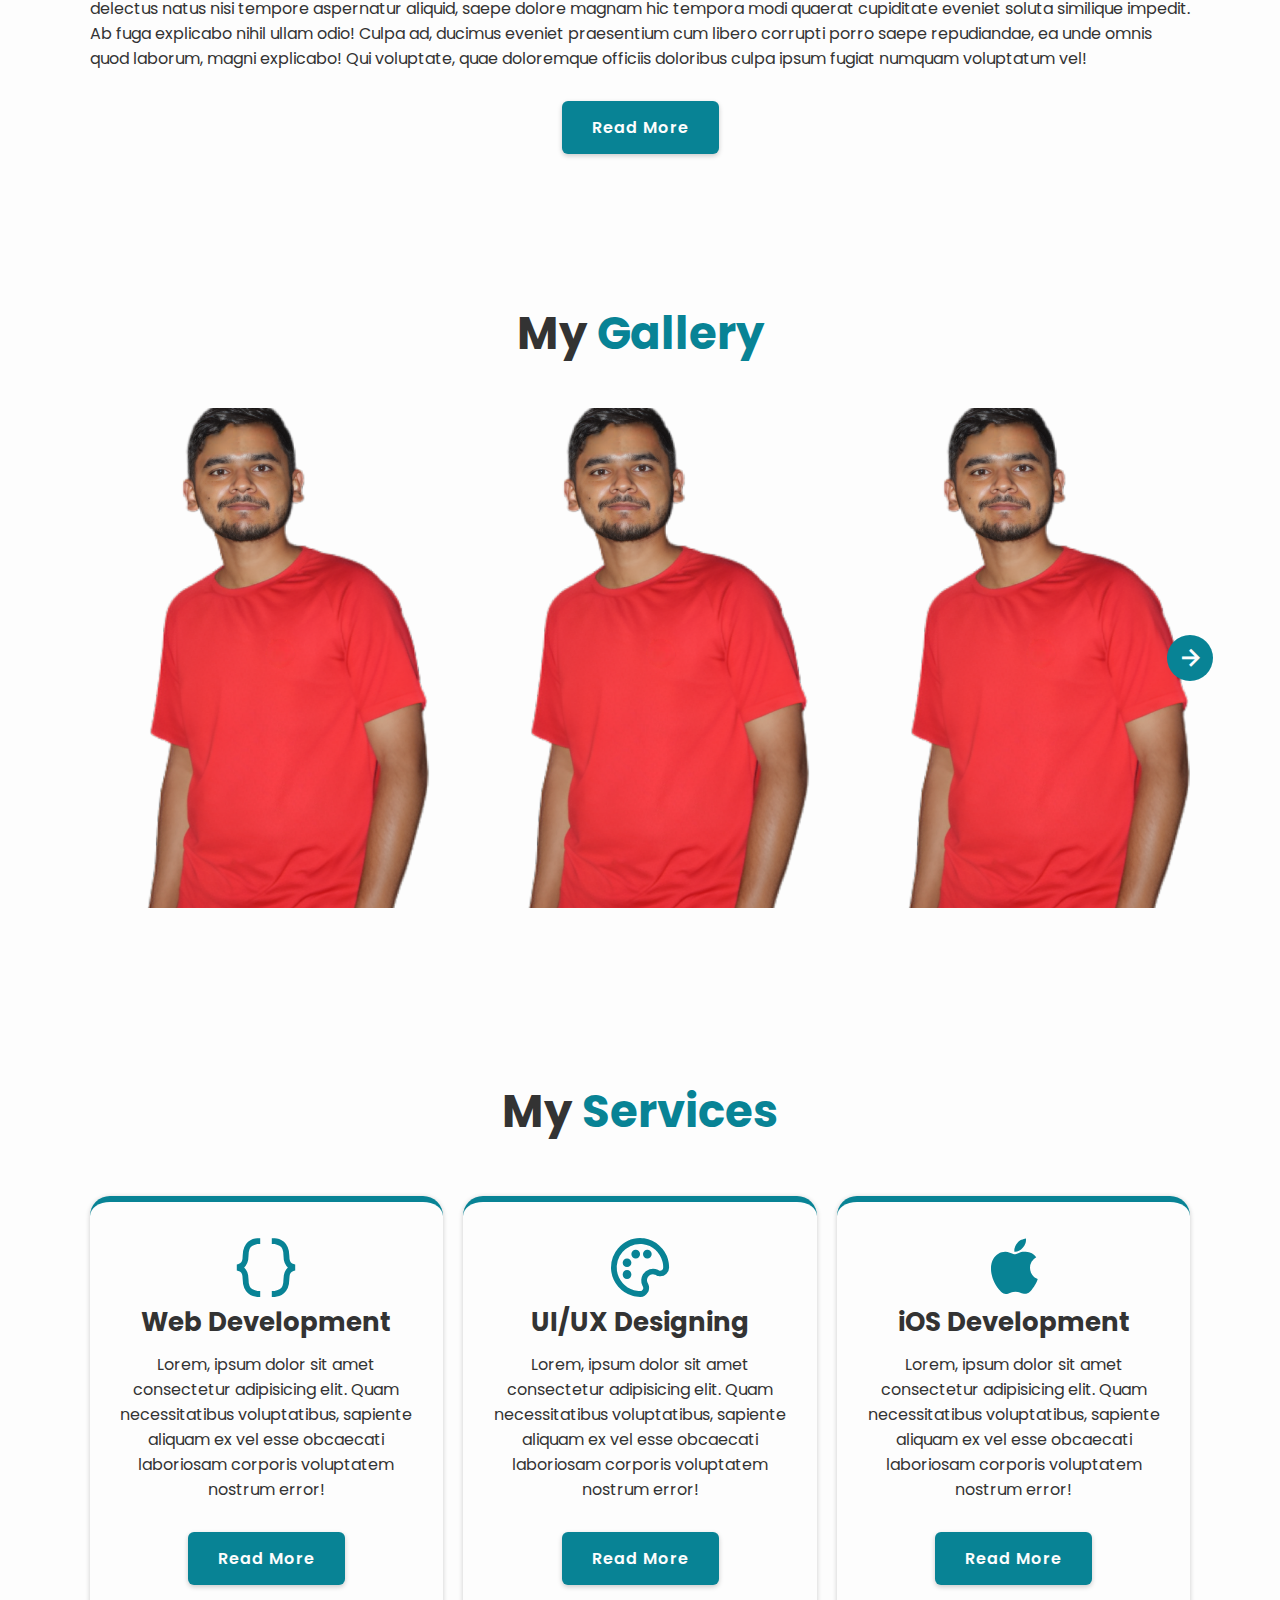
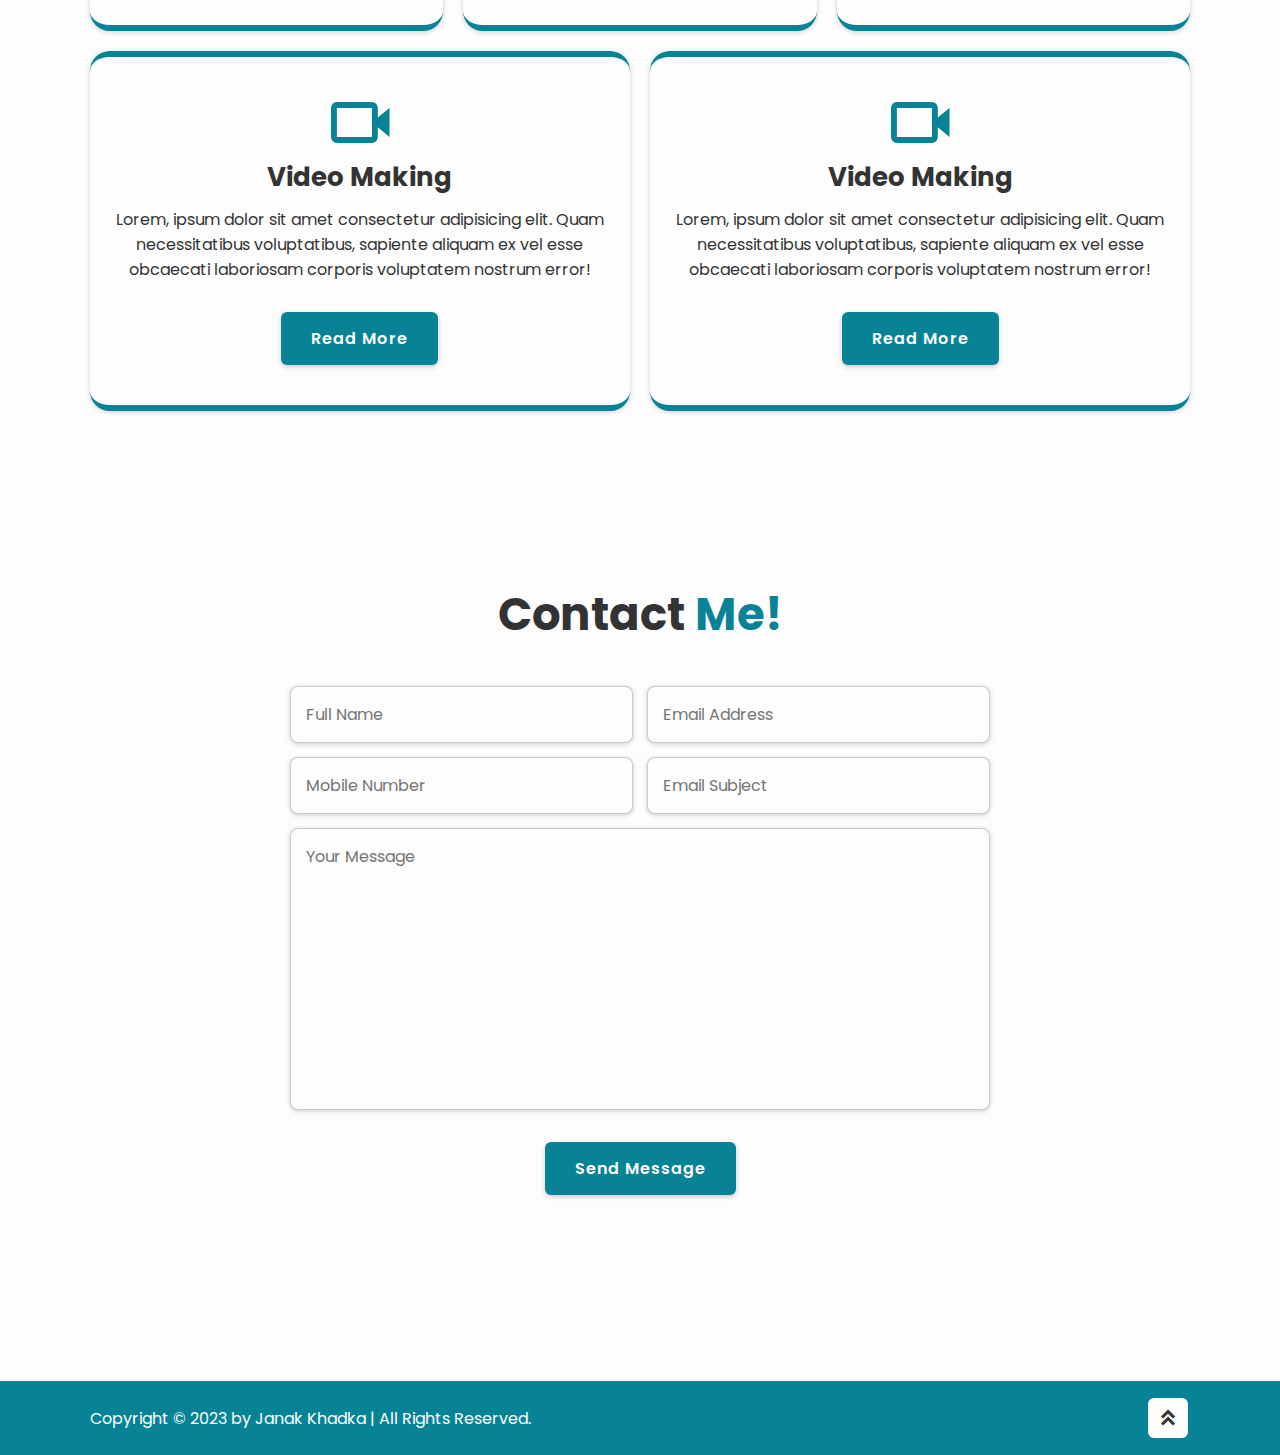
==== commit 85e6433a: "update first" ====
--- a/index.html
+++ b/index.html
@@ -135,7 +135,7 @@
             </div>
             <div class="services-box">
                 <i class='bx bx-palette'></i>
-                <h3>Graphics Designing</h3>
+                <h3>UI/UX Designing</h3>
                 <p>Lorem, ipsum dolor sit amet consectetur adipisicing elit. Quam necessitatibus voluptatibus, sapiente aliquam ex vel esse obcaecati laboriosam corporis voluptatem nostrum error!
                 </p>
                 <a href="#" class="btn">Read More</a>
--- a/style.css
+++ b/style.css
@@ -16,8 +16,11 @@
     --white-color:#fdfdfd;
     --shadow-color:rgba(0,0,0,.2);
 }
+.abc{
+    color:#032a30;
+}
 .darkMode{
-    --bg-color:#0b061f;
+    --bg-color:#032328;
     --text-color:#fdfdfd;
     --shadow-color:rgba(0,0,0,.7);
 }
@@ -215,7 +218,7 @@
     display: flex;
     align-items: center;
     flex-direction: column;
-    color:black;
+    color:var(--text-color);
     transform:rotate(calc(360deg/4*var(--i)));
     transform-origin: 384px;
     background: var(--bg-color);
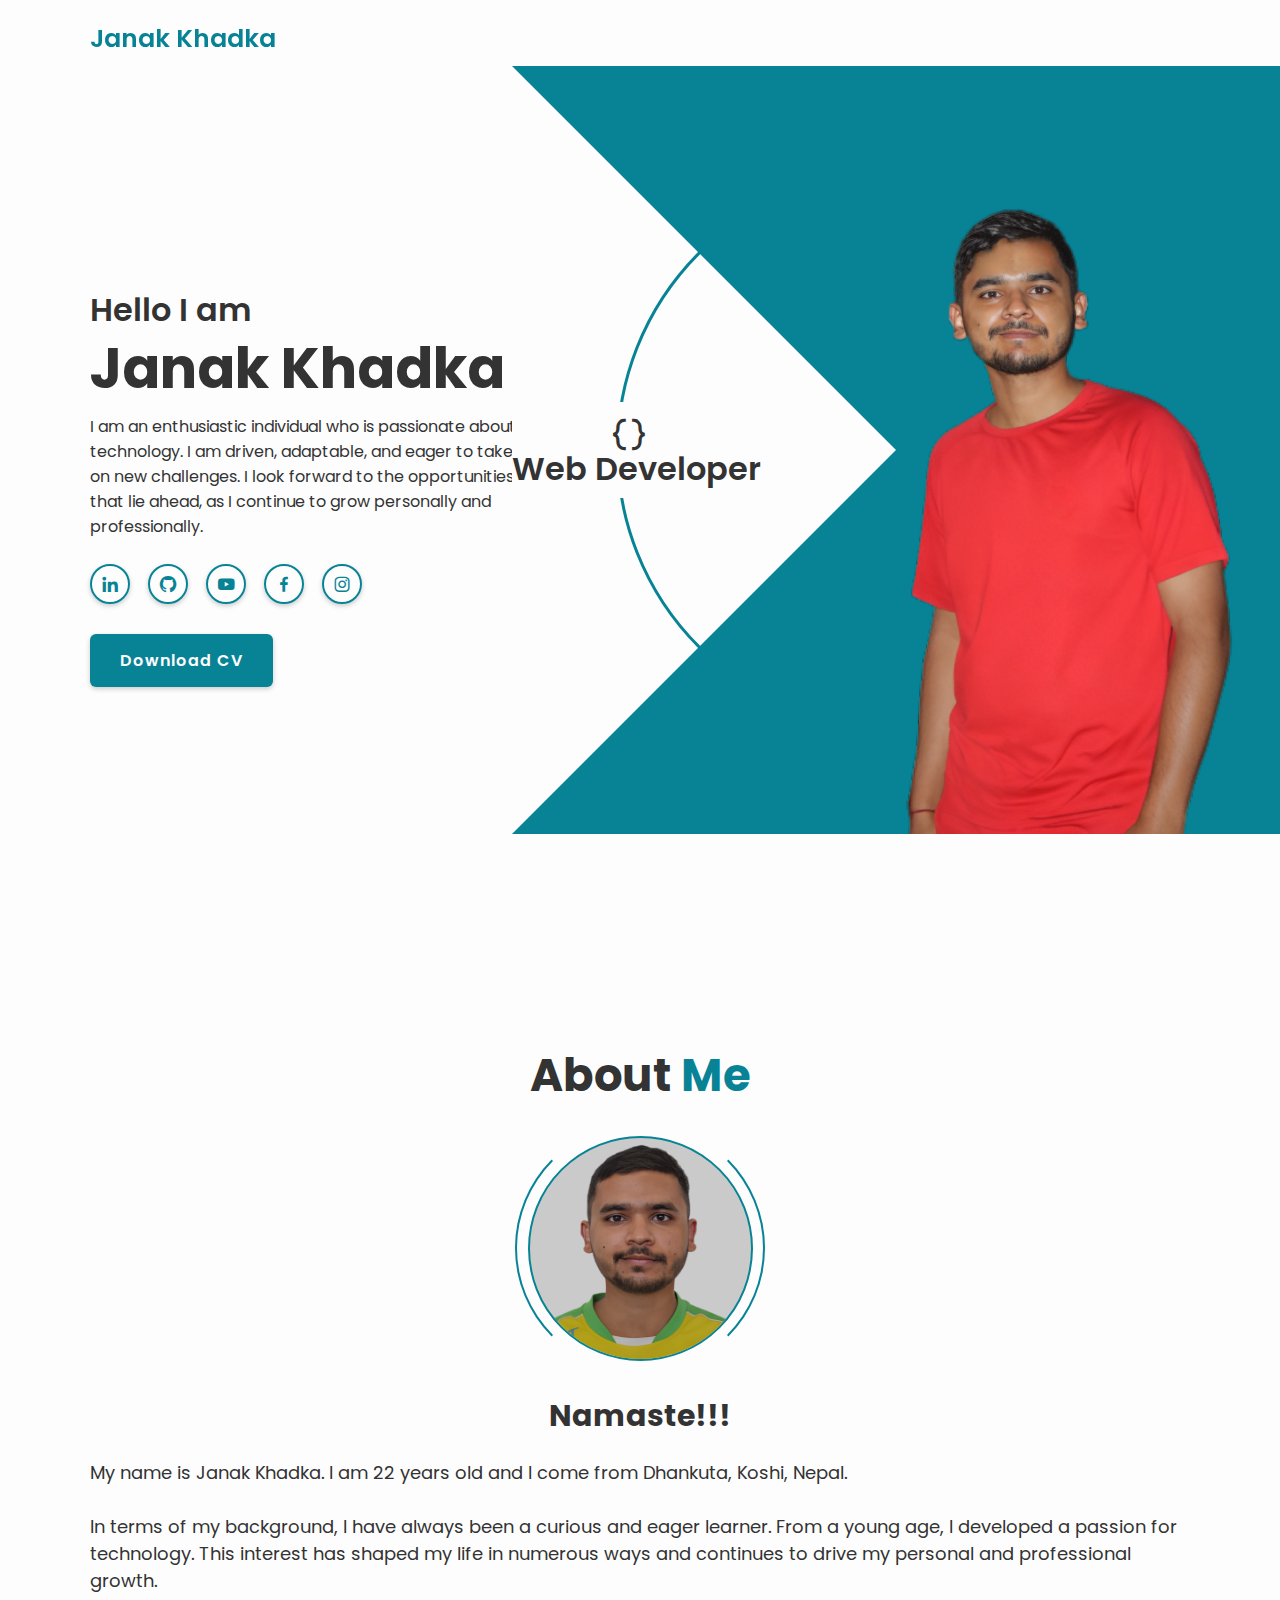
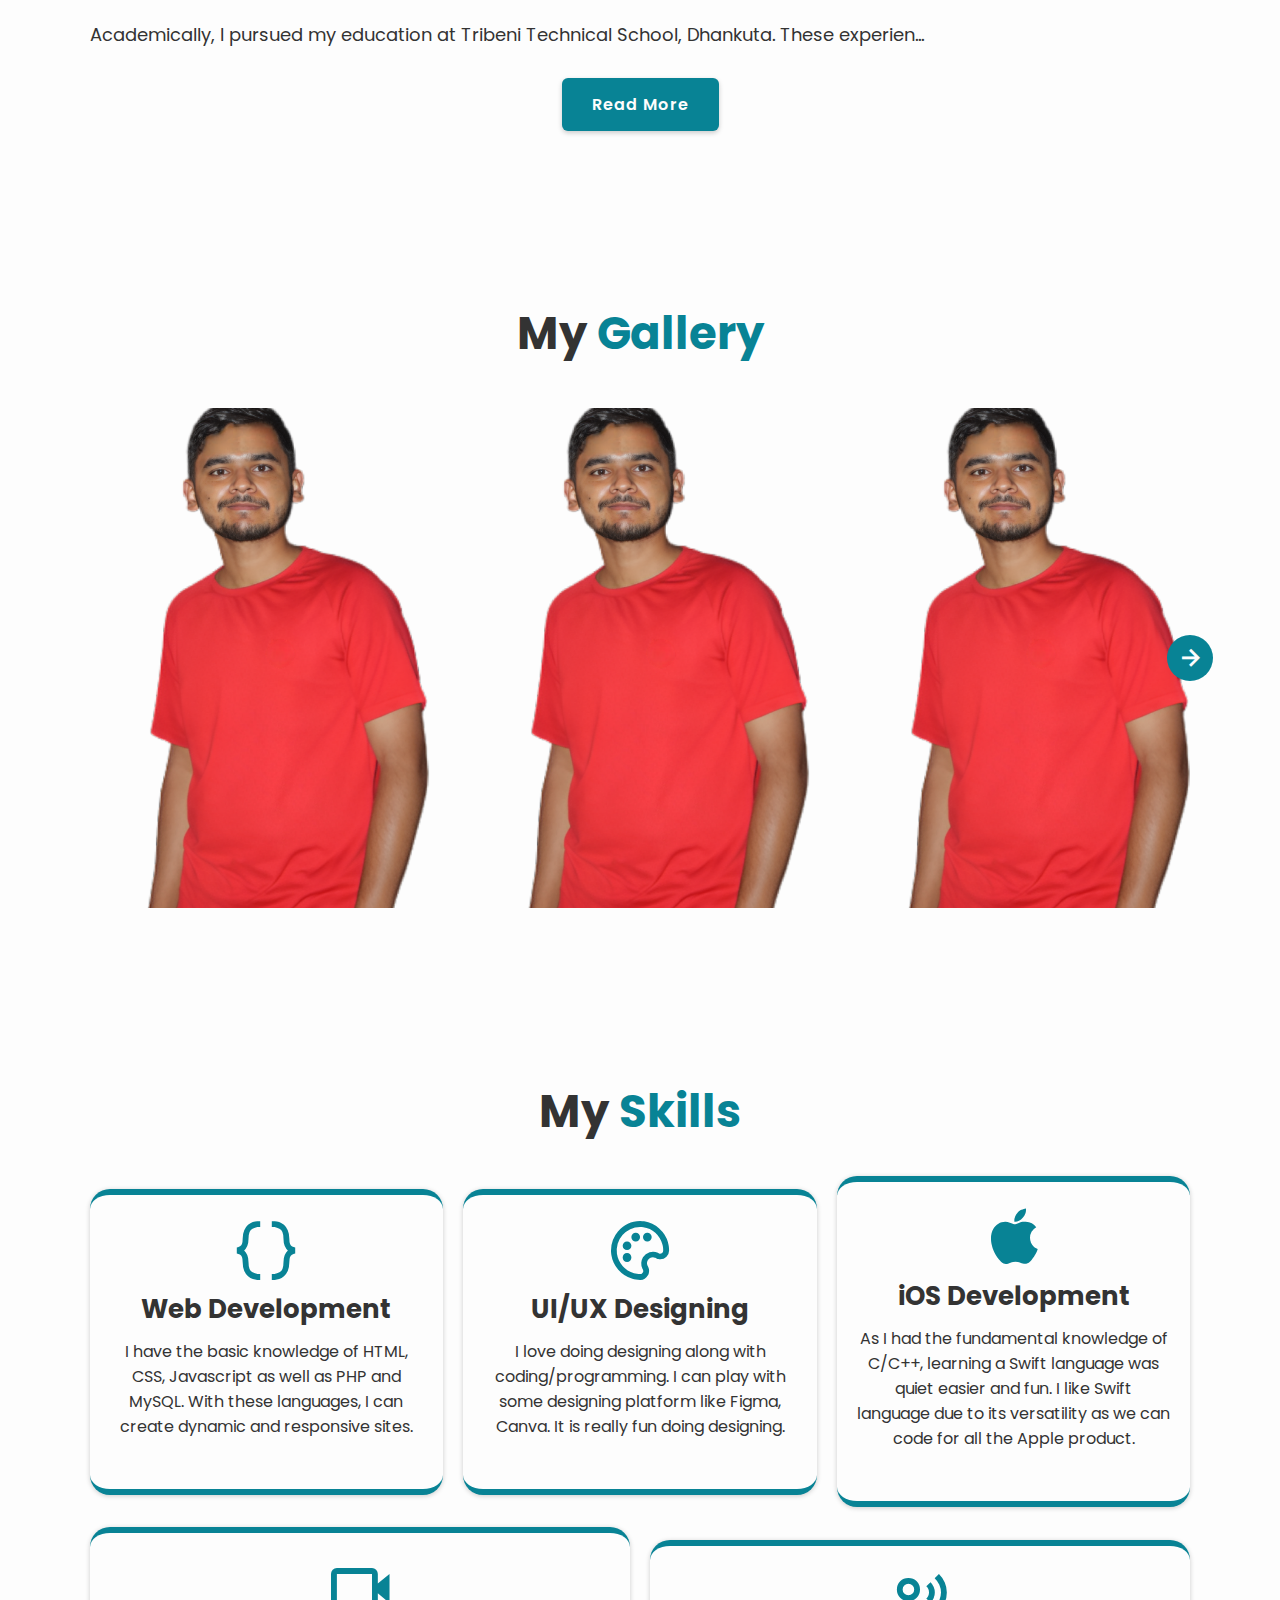
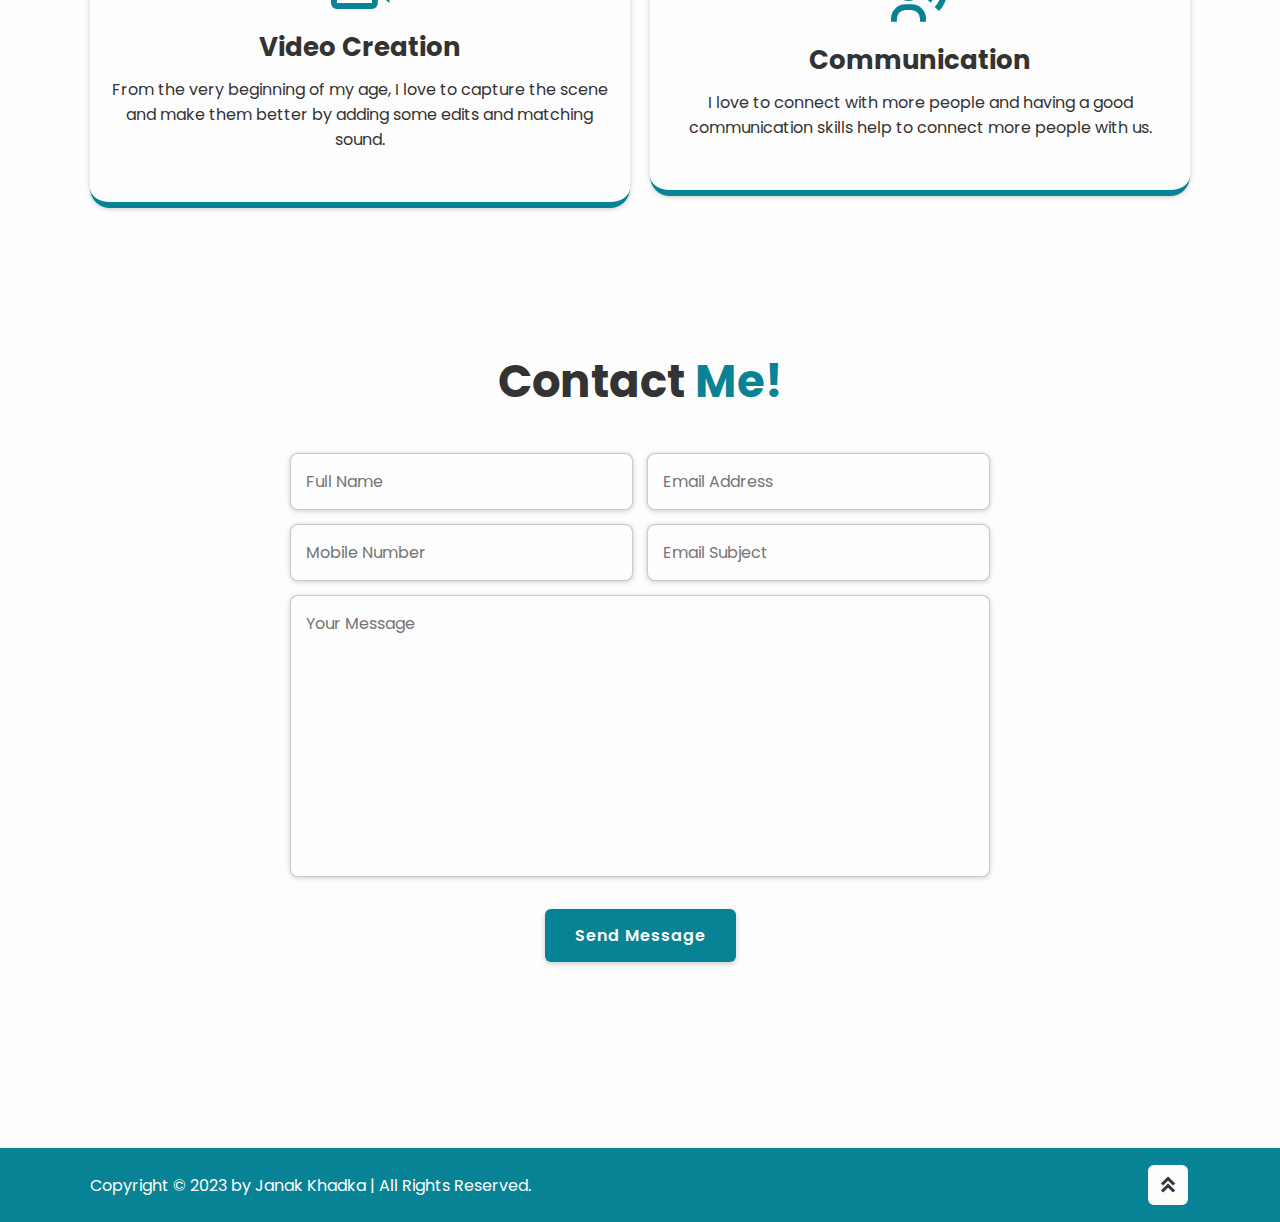
==== commit 82738139: "sunday 25 june commit" ====
--- a/index.html
+++ b/index.html
@@ -11,6 +11,7 @@
     <link rel="stylesheet" href="style.css">
 </head>
 <body>
+    <div id="preloader"></div>
     <header class="header">
         <a href="#" class="logo">Janak Khadka</a> 
 
@@ -18,7 +19,7 @@
             <a href="#home" class="active">Home</a>
             <a href="#about">About</a>
             <a href="#gallery">Gallery</a>
-            <a href="#service">Service</a>
+            <a href="#skill">Skill</a>
             <a href="#chat-gpt">AI-BOT</a>
             <a href="#contact">Contact</a>
         </nav>
@@ -30,20 +31,22 @@
 
     <!-- home section -->
     <section class="home" id="home">
+        <!-- <audio autoplay loop src="1.mp3"></audio> //background music-->
+         
         <div class="home-content">
             <h3>Hello I am</h3>
             <h1>Janak Khadka</h1>
-            <p>Lorem ipsum dolor sit amet consectetur adipisicing elit. Tempore impedit eaque repudiandae et saepe ut odit architecto exercitationem, odio aspernatur fugit eligendi laboriosam, ullam a rerum possimus sequi nemo! Voluptates?</p>
-            
+            <p>I am an enthusiastic individual who is passionate about technology. I am driven, adaptable, and eager to take on new challenges. I look forward to the opportunities that lie ahead, as I continue to grow personally and professionally.</p>
             <div class="social-media">
-                <a href="#"><i class='bx bxl-linkedin' ></i></a>
-                <a href="#"><i class='bx bxl-youtube'></i></a>
-                <a href="#"><i class='bx bxl-facebook'></i></a>
-                <a href="#"><i class='bx bxl-instagram'></i></a>
-                <a href="#"><i class='bx bxl-twitter'></i></a>
-            </div>
-
-            <a href="#" class="btn">Download CV</a>
+                <a href="https://www.linkedin.com/in/janakkhadka" target=”_blank”><i class='bx bxl-linkedin' ></i></a>
+                <a href="https://github.com/janakkhadka" target=”_blank”><i class='bx bxl-github'></i></a>
+                <a href="https://www.youtube.com/channel/UCQuUVSeYKHF8_aDkGO0j7ew" target=”_blank”><i class='bx bxl-youtube'></i></a>
+                <a href="https://www.facebook.com/janak.khadka8" target=”_blank”><i class='bx bxl-facebook'></i></a>
+                <a href="https://www.instagram.com/janak.khadka8" target=”_blank”><i class='bx bxl-instagram'></i></a>
+                <!-- <a href="#" target=”_blank”><i class='bx bxl-twitter' ></i></a> -->
+            </div>
+
+            <a href="janakkhadka-cv.pdf" class="btn" download>Download CV</a>
         </div>
             <div class="profession-container">
                 <div class="profession-box">
@@ -53,7 +56,7 @@
                     </div>
                     <div class="profession" style="--i:1;">
                         <i class='bx bx-video'></i>
-                        <h3>Video Maker</h3>
+                        <h3>Video Creator</h3>
                     </div>
                     <div class="profession" style="--i:2;">
                         <i class='bx bxl-apple'></i>
@@ -86,20 +89,25 @@
         <div class="about-img">
             <img src="2.png" alt="">
             <span class="circle-spin"></span>
-        </div>
+            <span id="link"></span>
+        </div>
+        
 
         <div class="about-content">
             
-            <h3>Iam Janak Khadka.</h3>
-            <p>Lorem ipsum dolor, sit amet consectetur adipisicing elit. Fugit, illo voluptate eligendi et quo mollitia nihil delectus dolorem quia! 
-                Modi dolore repellat veniam neque? Cum harum ratione placeat excepturi voluptatibus.
-            Lorem ipsum dolor sit amet consectetur adipisicing elit. Totam, quasi. Unde veritatis blanditiis, ipsam sint odio illo est officiis! Officia laudantium ducimus non! Quas explicabo dolorem quos? Omnis, modi assumenda?
-            Distinctio asperiores magnam voluptates aut provident impedit saepe itaque. Eum suscipit culpa odit quasi error debitis, eligendi numquam architecto perferendis nesciunt! Necessitatibus rerum nemo officia doloribus odit quae harum dicta.
-            Facilis ex rem adipisci fugiat consectetur, vero laboriosam tempora recusandae praesentium tempore nam asperiores delectus officiis enim non? Laudantium, nam repudiandae ratione qui alias fuga eveniet nisi ipsum dolore? Placeat.
-            Omnis, consequatur molestiae! Laudantium est sint delectus natus nisi tempore aspernatur aliquid, saepe dolore magnam hic tempora modi quaerat cupiditate eveniet soluta similique impedit. Ab fuga explicabo nihil ullam odio!
-            Culpa ad, ducimus eveniet praesentium cum libero corrupti porro saepe repudiandae, ea unde omnis quod laborum, magni explicabo! Qui voluptate, quae doloremque officiis doloribus culpa ipsum fugiat numquam voluptatum vel!
-            </p>
-             <a href="" class="btn">Read More</a>
+            <h3>Namaste!!!</h3>
+            <p>My name is Janak Khadka. I am 22 years old and I come from Dhankuta, Koshi, Nepal.<br><br>
+
+                In terms of my background, I have always been a curious and eager learner. From a young age, I developed a passion for technology. This interest has shaped my life in numerous ways and continues to drive my personal and professional growth. <br> <br>
+                
+                Academically, I pursued my education at Tribeni Technical School, Dhankuta. These experien<span id="dots">...</span><span id="more">ces have provided me with a strong foundation in tech. area, allowing me to develop a diverse range of skills and knowledge. <br> <br>
+                
+                Throughout my academic journey, I actively sought out opportunities to engage in coding, video editing, photo editing, designing etc. These experiences have helped me cultivate important qualities like teamwork and problem-solving. <br> <br>
+                
+                Aside from my professional pursuits, I am a firm believer in maintaining a healthy work-life balance. In my free time, you can often find me playing,watching football, playing guitar, exploring new local places. These activities not only provide me with a sense of relaxation and fulfillment but also serve as outlets for my creativity and self-expression. <br><br>
+                
+                One of my core values is a commitment to personal growth and lifelong learning. I am constantly seeking out new challenges and opportunities for self-improvement. I believe in the power of continuous learning and embrace it as a means to expand my horizons and contribute positively to the world around me.</span></p>
+             <a class="btn" id="ReadMore">Read More</a>
         </div>
     </section>
 
@@ -122,44 +130,39 @@
             </div>
     </section>
 
-    <!-- service section -->
-    <section class="services" id="service">
-        <h2 class="heading">My <span>Services</span></h2>
-        <div class="services-container">
-            <div class="services-box">
+    <!-- service/skill section -->
+    <section class="skill" id="skill">
+        <h2 class="heading">My <span>Skills</span></h2>
+        <div class="skill-container">
+            <div class="skill-box">
                 <i class='bx bx-code-curly'></i>
                 <h3>Web Development</h3>
-                <p>Lorem, ipsum dolor sit amet consectetur adipisicing elit. Quam necessitatibus voluptatibus, sapiente aliquam ex vel esse obcaecati laboriosam corporis voluptatem nostrum error!
-                </p>
-                <a href="#" class="btn">Read More</a>
-            </div>
-            <div class="services-box">
+                <p>I have the basic knowledge of HTML, CSS, Javascript as well as PHP and MySQL. With these languages, I can create dynamic and responsive sites.
+                </p>
+            </div>
+            <div class="skill-box">
                 <i class='bx bx-palette'></i>
                 <h3>UI/UX Designing</h3>
-                <p>Lorem, ipsum dolor sit amet consectetur adipisicing elit. Quam necessitatibus voluptatibus, sapiente aliquam ex vel esse obcaecati laboriosam corporis voluptatem nostrum error!
-                </p>
-                <a href="#" class="btn">Read More</a>
-            </div>
-            <div class="services-box">
+                <p>I love doing designing along with coding/programming. I can play with some designing platform like Figma, Canva. It is really fun doing designing.
+                </p>
+            </div>
+            <div class="skill-box">
                 <i class='bx bxl-apple'></i>
                 <h3>iOS Development</h3>
-                <p>Lorem, ipsum dolor sit amet consectetur adipisicing elit. Quam necessitatibus voluptatibus, sapiente aliquam ex vel esse obcaecati laboriosam corporis voluptatem nostrum error!
-                </p>
-                <a href="#" class="btn">Read More</a>
-            </div>
-            <div class="services-box">
+                <p>As I had the fundamental knowledge of C/C++, learning a Swift language was quiet easier and fun. I like Swift language due to its versatility as we can code for all the Apple product. 
+                </p>
+            </div>
+            <div class="skill-box">
                 <i class='bx bx-video'></i>
-                <h3>Video Making</h3>
-                <p>Lorem, ipsum dolor sit amet consectetur adipisicing elit. Quam necessitatibus voluptatibus, sapiente aliquam ex vel esse obcaecati laboriosam corporis voluptatem nostrum error!
-                </p>
-                <a href="#" class="btn">Read More</a>
-            </div>
-            <div class="services-box">
-                <i class='bx bx-video'></i>
-                <h3>Video Making</h3>
-                <p>Lorem, ipsum dolor sit amet consectetur adipisicing elit. Quam necessitatibus voluptatibus, sapiente aliquam ex vel esse obcaecati laboriosam corporis voluptatem nostrum error!
-                </p>
-                <a href="#" class="btn">Read More</a>
+                <h3>Video Creation</h3>
+                <p>From the very beginning of my age, I love to capture the scene and make them better by adding some edits and matching sound. 
+                </p>
+            </div>
+            <div class="skill-box">
+                <i class='bx bx-user-voice'></i>
+                <h3>Communication</h3>
+                <p>I love to connect with more people and having a good communication skills help to connect more people with us. 
+                </p>
             </div>
         </div>
     </section>
@@ -168,16 +171,16 @@
     <section class="contact" id="contact">
         <h2 class="heading">Contact <span>Me!</span></h2>
 
-        <form action="#">
+        <form action="#" onsubmit="sendEmail(); reset(); return false;">
             <div class="input-box">
-                <input type="text" placeholder="Full Name">
-                <input type="email" placeholder="Email Address">
+                <input type="text" id="fullname" placeholder="Full Name">
+                <input type="email" id="email" placeholder="Email Address">
             </div>
             <div class="input-box">
-                <input type="text" inputmode="numeric" placeholder="Mobile Number">
-                <input type="text" placeholder="Email Subject">
-            </div>
-            <textarea name="" id="" cols="30" rows="10" placeholder="Your Message"></textarea>
+                <input type="text" id="phone" inputmode="numeric" placeholder="Mobile Number">
+                <input type="text" id="subject" placeholder="Email Subject">
+            </div>
+            <textarea name="" id="description" cols="30" rows="10" placeholder="Your Message"></textarea>
             <input type="submit" value="Send Message" class="btn">
         </form>
     </section>
@@ -192,5 +195,6 @@
         </div>
     </footer>
     <script src="script.js"></script>
+    <script src="https://smtpjs.com/v3/smtp.js"></script>
 </body>
 </html>--- a/style.css
+++ b/style.css
@@ -34,6 +34,14 @@
     background: var(--bg-color);
     color:var(--text-color);
 }
+#prelaoder{
+    background-color: var(--bg-color);
+    height: 100vh;
+    width: 100%;
+    position: fixed;
+    z-index: 100;
+}
+
 
 .header{
     position: fixed;
@@ -342,11 +350,18 @@
     line-height:1.2;
 }
 .about-content h3{
-    font-size:2rem;
+    font-size:3rem;
 }
 .about-content p{
-    font-size: 1.6rem;
+    font-size: 1.8rem;
     margin:2rem 0 3rem;
+    
+}
+.about-content p #more{
+    display: none;
+}
+.about-content p span{
+    color:var(--text-color);
 }
 
 /* gallery */
@@ -428,16 +443,16 @@
 
 /* Job Services */
 
-.services{
+.skill{
     min-height: auto;
-    padding-bottom: 7rem;
-}
-
-.services h2{
-    margin-bottom: 5rem;
-}
-
-.services .services-container{
+    padding-bottom: 4rem;
+}
+
+.skill h2{
+    margin-bottom: 3rem;
+}
+
+.skill .skill-container{
     display:flex;
     justify-content: center;
     align-items: center;
@@ -445,10 +460,11 @@
     gap:2rem;
 
 }
-.services-container .services-box{
+.skill-container .skill-box{
     flex: 1 1 30rem;
     background: var(--bg-color);
-    padding:3rem 2rem 4rem;
+    padding:2rem 2rem 2rem;
+    min-height: 230px;
     border-radius: 2rem;
     box-shadow: 0 .1rem .5rem var(--shadow-color);
     text-align: center;
@@ -456,22 +472,23 @@
     border-bottom: .6rem solid var(--main-color);
     transition: .5s ease;
 }
-.services-container .services-box:hover{
+.skill-container .skill-box:hover{
     box-shadow: 0 .1rem 2rem var(--shadow-color);
     transform: scale(1.02);
 }
-.services-box i{
+.skill-box i{
     font-size: 7rem;
     color:var(--main-color);
-}
-.services-box h3{
+    margin-bottom: .5rem;
+}
+.skill-box h3{
     font-size: 2.6rem;
     transition: .5s ease;
 }
-.services-box:hover h3{
+.skill-box:hover h3{
     color:var(--main-color);
 }
-.services-box p{
+.skill-box p{
     font-size: 1.6rem;
     margin: 1rem 0 3rem;
 }
@@ -612,7 +629,7 @@
     .home-img img{
         display: none;
     }
-    .services{
+    .skill{
         padding-bottom: 7rem;
     }
     .contact{
@@ -755,7 +772,7 @@
 
 }
 
-@media (max-width: 365px){
+@media (max-width: 385px){
     .footer{
         flex-direction: column-reverse;
     }
